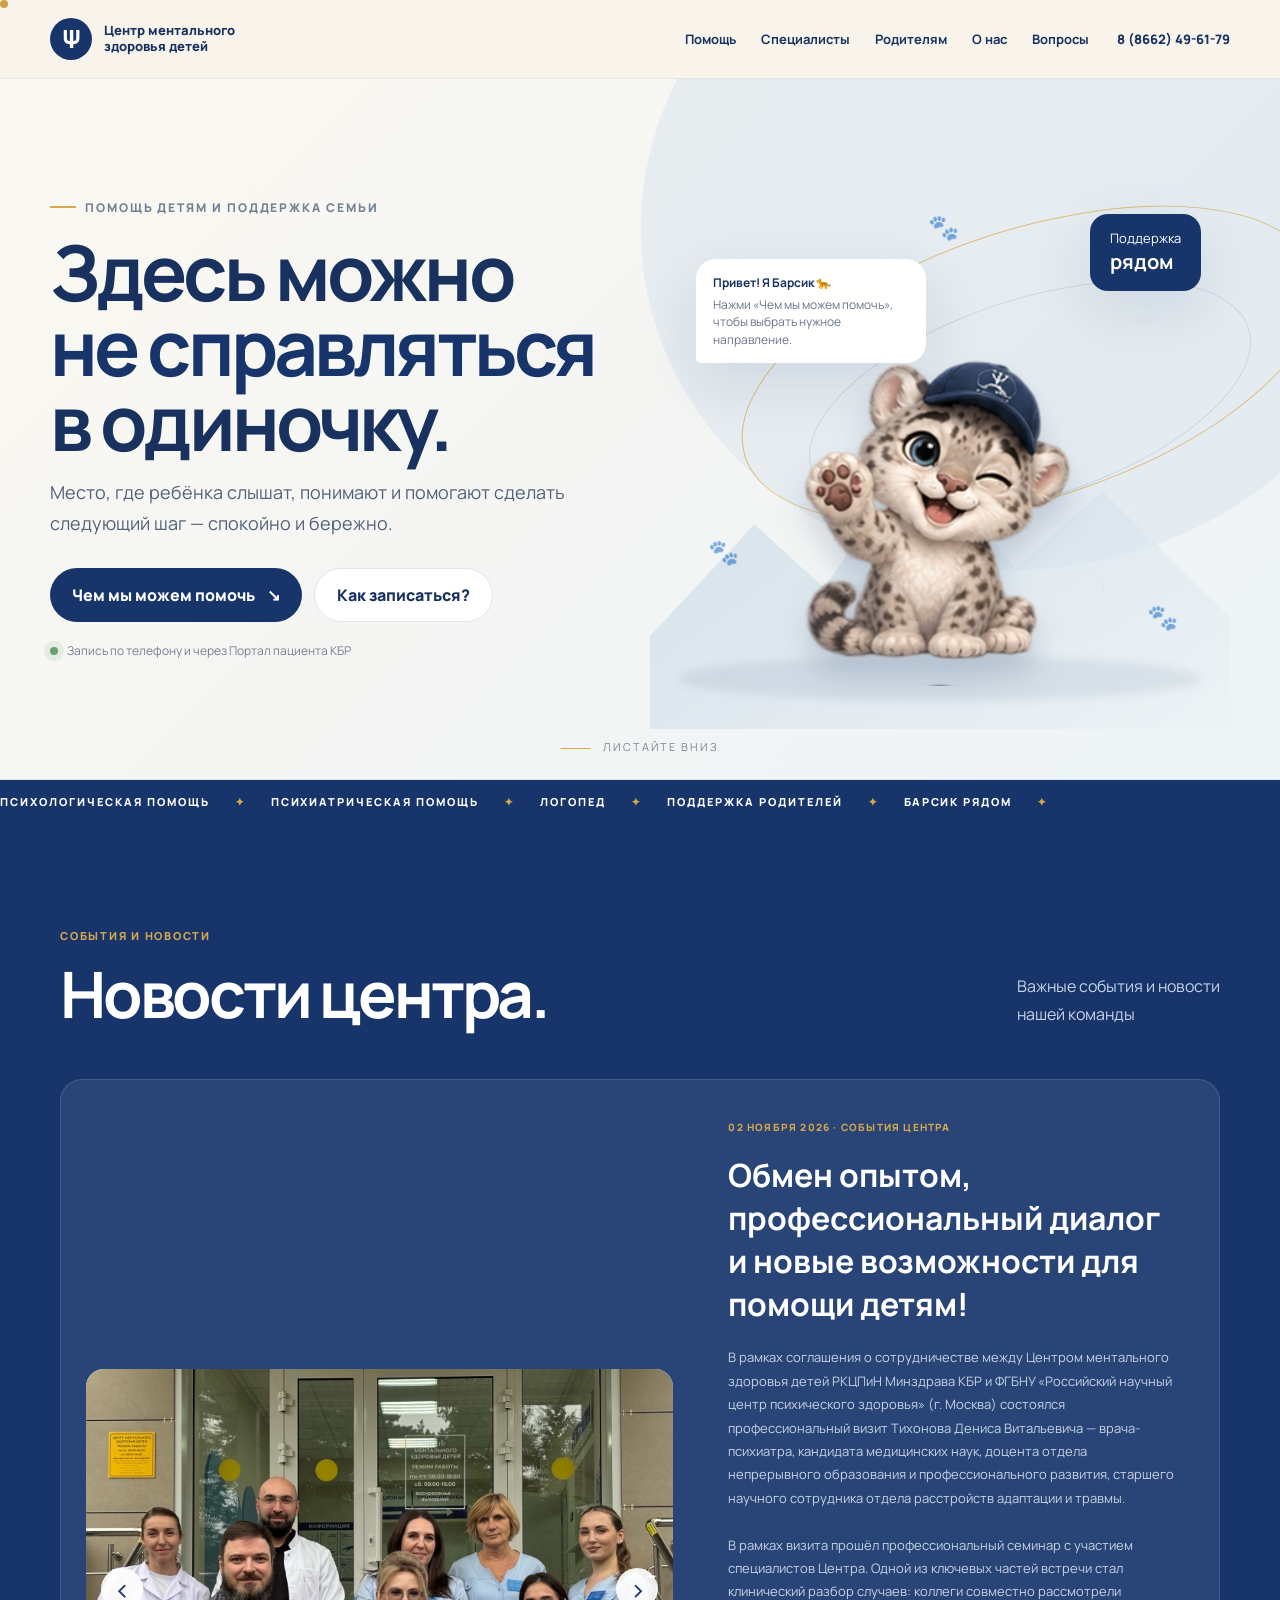
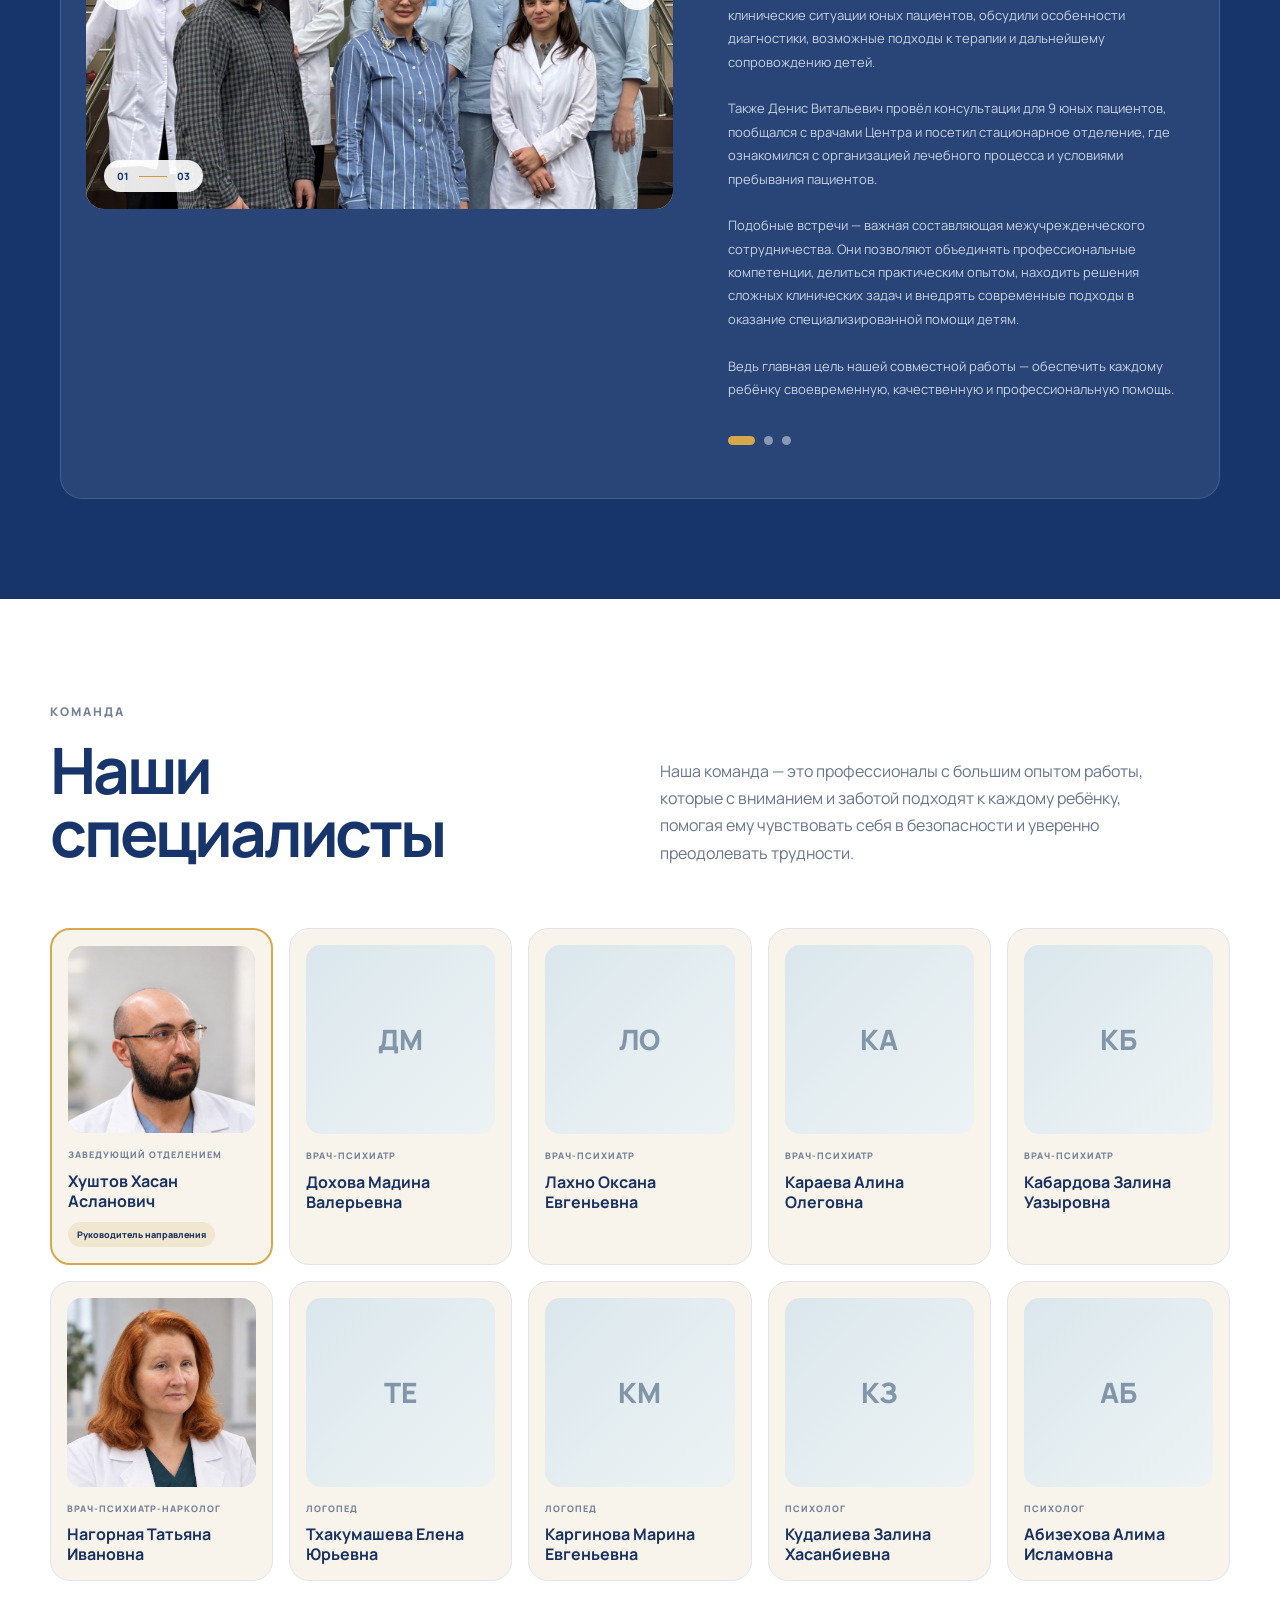
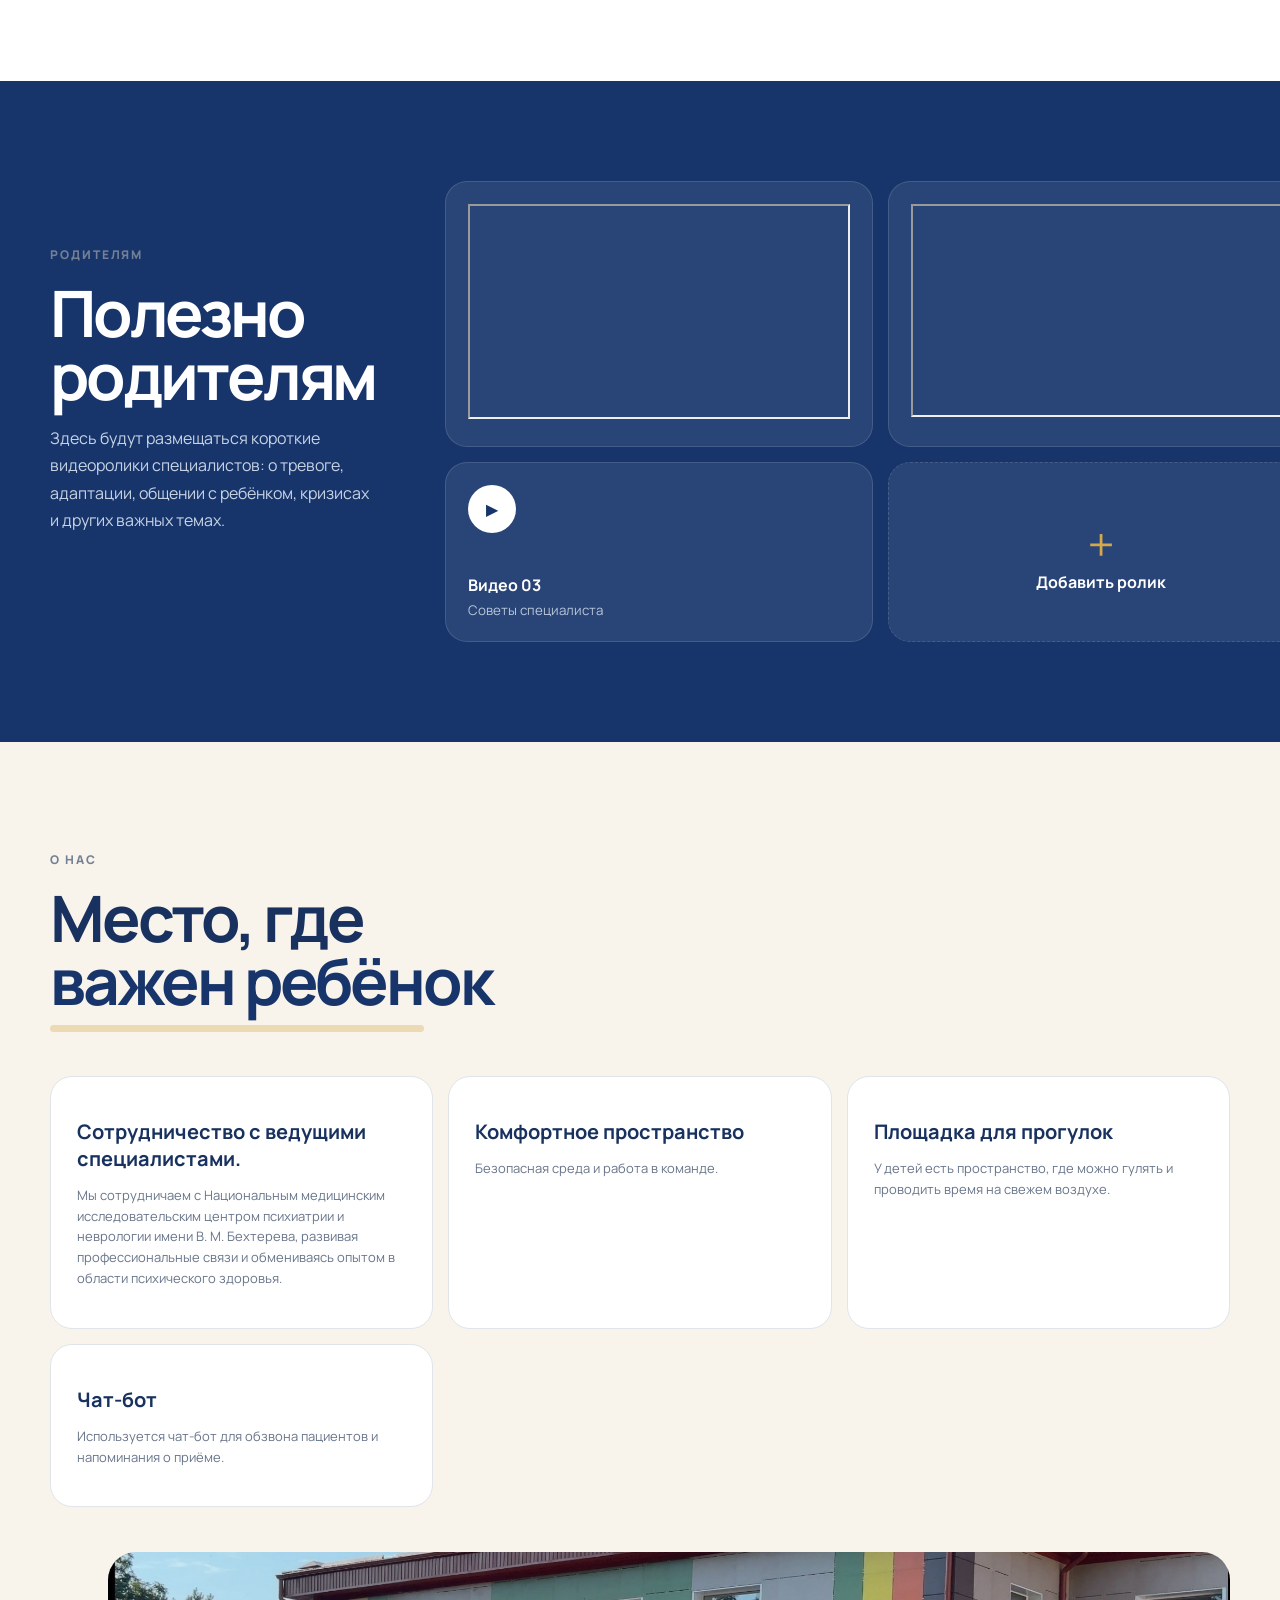
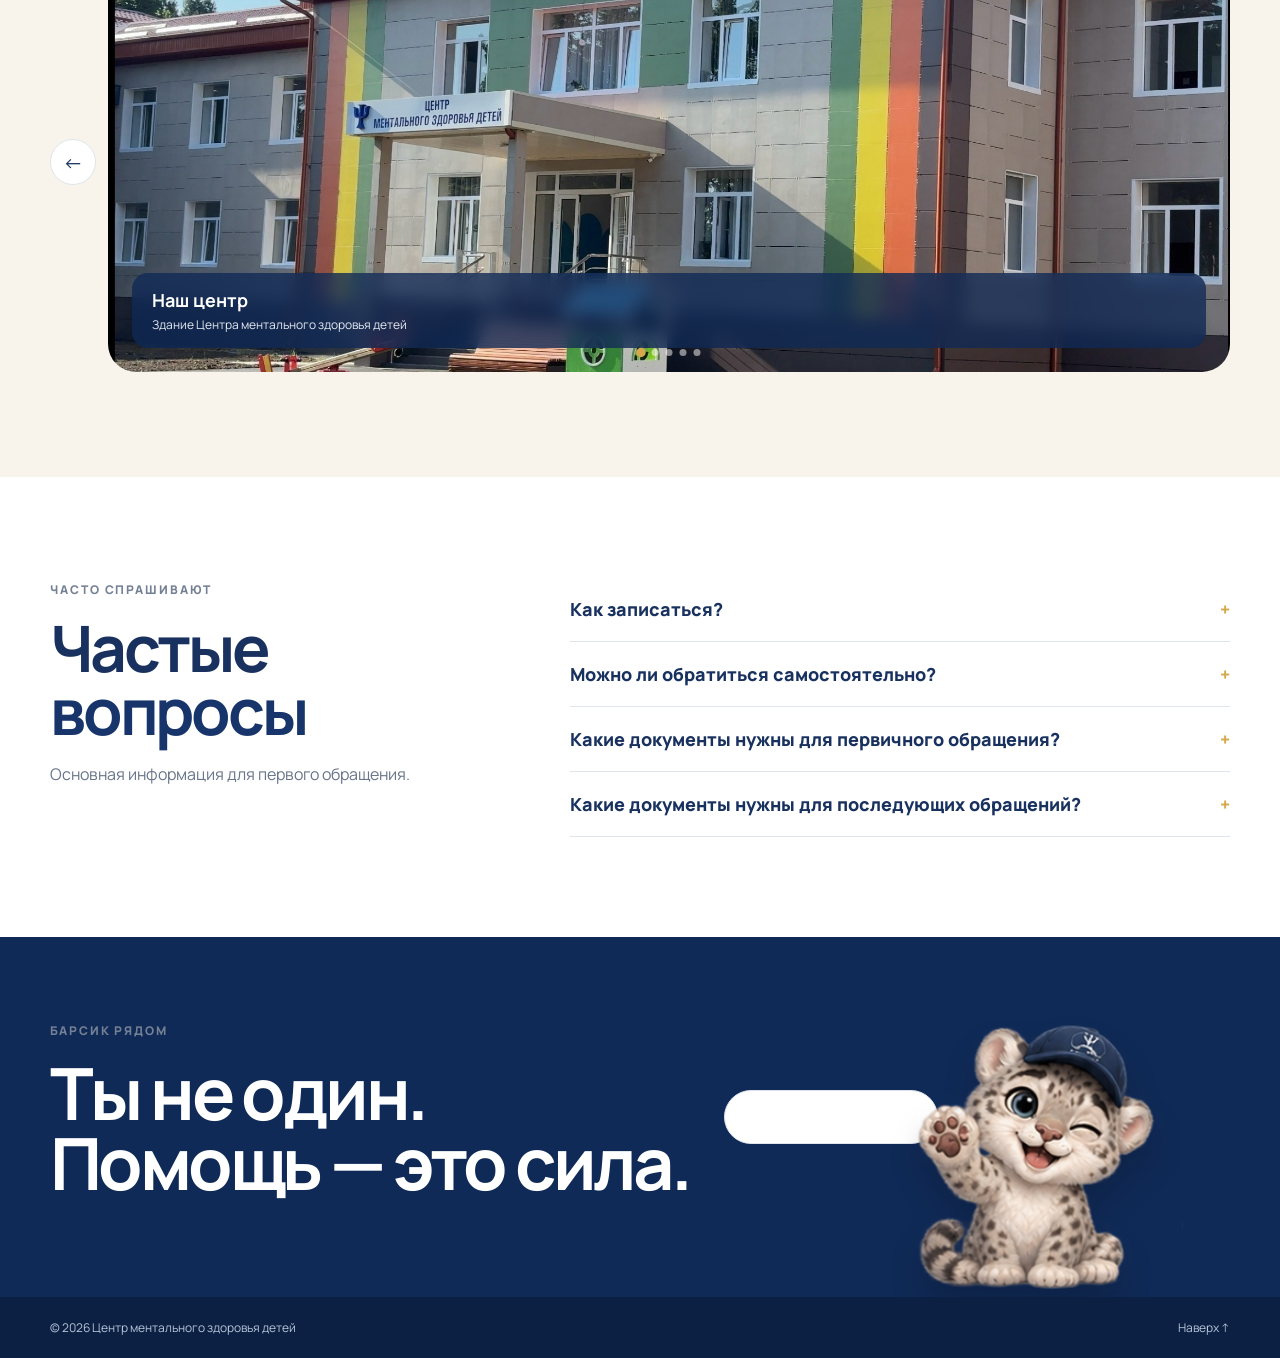
==== index.html @ b3aaa20a "превью" ====
<!DOCTYPE html>
<html lang="ru">
<head>
  <meta charset="UTF-8">
  <meta name="viewport" content="width=device-width, initial-scale=1.0">

  <meta name="description" content="Центр ментального здоровья детей — помощь детям и родителям.">

  <meta property="og:title" content="Центр ментального здоровья детей">
  <meta property="og:description" content="Помощь детям и родителям">
  <meta property="og:image" content="https://github.com/dallilaakieva-commits/cmzd/blob/main/center-building.jpg?raw=true">
  <meta property="og:image:width" content="1200">
  <meta property="og:image:height" content="630">
  <meta property="og:type" content="website">
  <meta property="og:url" content="https://dalillaakieva-commits.github.io/cmzd/">

  <meta name="twitter:card" content="summary_large_image">
  <meta name="twitter:image" content="https://dalillaakieva-commits.github.io/cmzd/photo.jpg">

  <title>Центр ментального здоровья детей</title>

  <link rel="preconnect" href="https://fonts.googleapis.com">
  <link rel="preconnect" href="https://fonts.gstatic.com" crossorigin>
  <link href="https://fonts.googleapis.com/css2?family=Manrope:wght@400;500;600;700;800&display=swap" rel="stylesheet">
  <link rel="stylesheet" href="style.css">
</head>
  <div class="cursor-dot" aria-hidden="true"></div>

  <header class="site-header" id="top">
    <div class="container nav-wrap">
      <a class="brand" href="#top" aria-label="Центр ментального здоровья детей">
        <span class="brand-mark">Ψ</span>
        <span>Центр ментального<br>здоровья детей</span>
      </a>
      <nav class="nav" aria-label="Основная навигация">
        <a href="#help">Помощь</a>
        <a href="#team">Специалисты</a>
        <a href="#parents">Родителям</a>
        <a href="#about">О нас</a>
        <a href="#faq">Вопросы</a>
      </nav>
      <a class="nav-phone" href="tel:+78662496179">8 (8662) 49-61-79</a>
      <button class="menu-btn" type="button" aria-label="Открыть меню">☰</button>
    </div>
  </header>

  <main>
    <section class="hero">
      <div class="hero-grid container">
        <div class="hero-copy">
          <div class="eyebrow"><span></span> Помощь детям и поддержка семьи</div>
          <h1>Здесь можно<br><em>не справляться</em><br>в одиночку.</h1>
          <p class="hero-text">Место, где ребёнка слышат, понимают и помогают сделать следующий шаг — спокойно и бережно.</p>
          <div class="hero-actions">
            <a class="btn btn-primary" href="#help">Чем мы можем помочь <span>↘</span></a>
            <a class="btn btn-light" href="#faq">Как записаться?</a>
          </div>
          <div class="hero-note"><span class="pulse"></span> Запись по телефону и через Портал пациента КБР</div>
        </div>

        <div class="hero-stage" id="barsikStage">
          <div class="orbit orbit-one"></div>
          <div class="orbit orbit-two"></div>
          <div class="mountain-shape"></div>
          <div class="hero-card hero-card-top">Поддержка<br><strong>рядом</strong></div>
          <button class="barsik-runner" id="barsikRunner" type="button" aria-label="Нажмите на Барсика">
            <img src="assets/barsik.png" alt="Барсик машет лапкой">
          </button>
          <div class="barsik-bubble" id="barsikBubble" aria-live="polite">
            <strong>Привет! Я Барсик 🐆</strong>
            <span>Покажу, куда нажать, если ты здесь впервые.</span>
          </div>
          <div class="hero-floor"></div>
          <div class="paw paw-1">🐾</div><div class="paw paw-2">🐾</div><div class="paw paw-3">🐾</div>
        </div>
      </div>
      <div class="scroll-hint"><span></span> листайте вниз</div>
    </section>

    <section class="ticker" aria-label="Навигация по сайту">
      <div class="ticker-track"><span>ПСИХОЛОГИЧЕСКАЯ ПОМОЩЬ</span><b>✦</b><span>ПСИХИАТРИЧЕСКАЯ ПОМОЩЬ</span><b>✦</b><span>ЛОГОПЕД</span><b>✦</b><span>ПОДДЕРЖКА РОДИТЕЛЕЙ</span><b>✦</b><span>БАРСИК РЯДОМ</span><b>✦</b></div>
    </section>

<section class="news-section" id="news">
    <div class="news-container">

        <div class="news-heading">
            <div>
                <span class="news-kicker">СОБЫТИЯ И НОВОСТИ</span>
                <h2>Новости <em>центра.</em></h2>
            </div>
            <p>Важные события и новости<br>нашей команды</p>
        </div>

        <div class="news-feature">

            <div class="news-slider">

                <div class="news-slides">

                    <div class="news-slide active">
                        <img src="assets/center-spec.jpg" alt="Новость — фотография 1">
                    </div>

                    <div class="news-slide">
                        <img src="assets/pre.jpg" alt="Новость — фотография 2"width:1200; height:1000> 
                    </div>

                    <div class="news-slide">
                        <img src="assets/stac.jpg" alt="Новость — фотография 3">
                    </div>

                </div>

                <button class="news-arrow news-prev" aria-label="Предыдущее фото">‹</button>
                <button class="news-arrow news-next" aria-label="Следующее фото">›</button>

                <div class="news-counter">
                    <span id="newsCurrent">01</span>
                    <span class="news-counter-line"></span>
                    <span>03</span>
                </div>

            </div>
            <div class="news-text">

                <div class="news-date">
                    02 НОЯБРЯ 2026 · СОБЫТИЯ ЦЕНТРА
                </div>

                <h3>
                  Обмен опытом, профессиональный диалог и новые возможности для помощи детям!
                </h3>

                <p>В рамках соглашения о сотрудничестве между Центром ментального здоровья детей РКЦПиН Минздрава КБР и ФГБНУ «Российский научный центр психического здоровья» (г. Москва) состоялся профессиональный визит Тихонова Дениса Витальевича — врача-психиатра, кандидата медицинских наук, доцента отдела непрерывного образования и профессионального развития, старшего научного сотрудника отдела расстройств адаптации и травмы.

В рамках визита прошёл профессиональный семинар с участием специалистов Центра. Одной из ключевых частей встречи стал клинический разбор случаев: коллеги совместно рассмотрели клинические ситуации юных пациентов, обсудили особенности диагностики, возможные подходы к терапии и дальнейшему сопровождению детей.

Также Денис Витальевич провёл консультации для 9 юных пациентов, пообщался с врачами Центра и посетил стационарное отделение, где ознакомился с организацией лечебного процесса и условиями пребывания пациентов.

Подобные встречи — важная составляющая межучрежденческого сотрудничества. Они позволяют объединять профессиональные компетенции, делиться практическим опытом, находить решения сложных клинических задач и внедрять современные подходы в оказание специализированной помощи детям.

Ведь главная цель нашей совместной работы — обеспечить каждому ребёнку своевременную, качественную и профессиональную помощь.</p>
                <div class="news-dots">
                    <button class="active" aria-label="Фотография 1"></button>
                    <button aria-label="Фотография 2"></button>
                    <button aria-label="Фотография 3"></button>
                </div>

                <span class="news-photo-hint">
                  
                </span>

            </div>

        </div>
    </div>
</section>
          <section class="section team-section" id="team">
    <div class="container">

        <div class="section-head">
            <div>
                <span class="section-kicker">КОМАНДА</span>
                <h2>Наши<br><em>специалисты</em></h2>
            </div>

            <p>
                Наша команда — это профессионалы с большим опытом работы,
                которые с вниманием и заботой подходят к каждому ребёнку,
                помогая ему чувствовать себя в безопасности и уверенно
                преодолевать трудности.
            </p>
        </div>

        <div class="team-grid">

            <article class="person-card head-card">
                <div class="person-photo">
                    <img src="assets/hushtov.jpg" alt="Хуштов Хасан Асланович">
                </div>
                <div class="role">ЗАВЕДУЮЩИЙ ОТДЕЛЕНИЕМ</div>
                <h3>Хуштов Хасан<br>Асланович</h3>
                <span class="head-label">Руководитель направления</span>
            </article>

            <article class="person-card">
                <div class="person-photo initials">ДМ</div>
                <div class="role">ВРАЧ-ПСИХИАТР</div>
                <h3>Дохова Мадина<br>Валерьевна</h3>
            </article>

            <article class="person-card">
                <div class="person-photo initials">ЛО</div>
                <div class="role">ВРАЧ-ПСИХИАТР</div>
                <h3>Лахно Оксана<br>Евгеньевна</h3>
            </article>

            <article class="person-card">
                <div class="person-photo initials">КА</div>
                <div class="role">ВРАЧ-ПСИХИАТР</div>
                <h3>Караева Алина<br>Олеговна</h3>
            </article>

            <article class="person-card">
                <div class="person-photo initials">КБ</div>
                <div class="role">ВРАЧ-ПСИХИАТР</div>
                <h3>Кабардова Залина<br>Уазыровна</h3>
            </article>

            <article class="person-card">
                <div class="person-photo">
                    <img src="assets/narko.jpg" alt="Нагорная Татьяна Ивановна">
                </div>
                <div class="role">ВРАЧ-ПСИХИАТР-НАРКОЛОГ</div>
                <h3>Нагорная Татьяна<br>Ивановна</h3>
            </article>

            <article class="person-card">
                <div class="person-photo initials">ТЕ</div>
                <div class="role">ЛОГОПЕД</div>
                <h3>Тхакумашева Елена<br>Юрьевна</h3>
            </article>

            <article class="person-card">
                <div class="person-photo initials">КМ</div>
                <div class="role">ЛОГОПЕД</div>
                <h3>Каргинова Марина<br>Евгеньевна</h3>
            </article>

            <article class="person-card">
                <div class="person-photo initials">КЗ</div>
                <div class="role">ПСИХОЛОГ</div>
                <h3>Кудалиева Залина<br>Хасанбиевна</h3>
            </article>

            <article class="person-card">
                <div class="person-photo initials">АБ</div>
                <div class="role">ПСИХОЛОГ</div>
                <h3>Абизехова Алима Исламовна</h3>
            </article>

          </div>
    </div>
</section>
    <section class="parent-section" id="parents">
      <div class="container parents-grid">
        <div class="parents-copy"><span class="section-kicker"> родителям</span><h2>Полезно<br><em>родителям</em></h2><p>Здесь будут размещаться короткие видеоролики специалистов: о тревоге, адаптации, общении с ребёнком, кризисах и других важных темах.</p><button class="btn btn-primary" id="videoInfo" type="button"></button></div>
        <div class="video-grid"> 

          <button class="video-card" type="button" data-video="1"></span><span><b> <iframe width="382" height="215" src="https://rutube.ru/play/embed/cc131e6a4764759cfb75b3a386f8ee11"  allow="clipboard-write; autoplay" webkitAllowFullScreen mozallowfullscreen allowFullScreen></iframe></b>
          <button class="video-card" type="button" data-video="2"><iframe width="380" height="213" src="https://rutube.ru/play/embed/479fad2ed5f9e1be6c755a4ec14e7a9c"  allow="clipboard-write; autoplay" webkitAllowFullScreen mozallowfullscreen allowFullScreen></iframe>
          <button class="video-card" type="button" data-video="3"><span class="play">▶</span><span><b>Видео 03</b><small>Советы специалиста</small></span></button>
          <button class="video-card add-video" type="button" id="addVideo"><span>＋</span><b>Добавить ролик</b></button>
        </div>
      </div>
    </section>
    <section class="section about-section" id="about">
      <div class="container">
        <div class="section-head"><div><span class="section-kicker"> о нас</span><h2>Место, где<br><em>важен ребёнок</em></h2></div></div>
        <div class="about-features"> 
          <article><span></span><h3>Сотрудничество с ведущими специалистами.</h3><p>Мы сотрудничаем с Национальным медицинским исследовательским центром психиатрии и неврологии имени В. М. Бехтерева, развивая профессиональные связи и обмениваясь опытом в области психического здоровья.</p></article>
          <article><span></span><h3>Комфортное пространство</h3><p>Безопасная среда и работа в команде.</p></article>
          <article><span></span><h3>Площадка для прогулок</h3><p>У детей есть пространство, где можно гулять и проводить время на свежем воздухе.</p></article>
          <article><span></span><h3>Чат-бот</h3><p>Используется чат-бот для обзвона пациентов и напоминания о приёме.</p></article>
        </div>
        <div class="gallery">
          <button class="gallery-arrow prev" type="button" aria-label="Предыдущее фото">←</button>
          <div class="gallery-window"><div class="gallery-track" id="galleryTrack">
            <div class="gallery-slide"><img class="gallery-photo" src="assets/center-building.jpg" alt="Здание Центра ментального здоровья детей"><div class="gallery-caption"><strong>Наш центр</strong><span>Здание Центра ментального здоровья детей</span></div></div>
            <div class="gallery-slide"><img class="gallery-photo" src="assets/consultation.png"  alt="Консультация врача психиатра"><div class="gallery-caption"><strong>Приём</strong><span>Консультация врача психиатра </span></div></div>
            <div class="gallery-slide"><img class="gallery-photo" src="assets/center-hallway.png" alt="Коридор и зона ожидания центра"><div class="gallery-caption"><strong>Пространство центра</strong><span>Коридор и зона ожидания</span></div></div>
           <div class="gallery-slide"><img class="gallery-photo" src="assets/consultationps.png" alt="Консультация психолога"><div class="gallery-caption"><strong>Приём</strong><span>Консультация психолога</span></div></div>
            <div class="gallery-slide"><img class="gallery-photo"  src="assets/zona.jpg"alt ="Пространство для прогулок"><div class="gallery-caption"><strong> Пространство для прогулок</strong><span>Площадка</span></small></div></div> 
<button class="gallery-arrow next" type="button" aria-label="Следующее фото">→</button>
          <div class="gallery-dots" id="galleryDots"></div>
        </div>
      </div>
    </section>

    <section class="faq-section" id="faq">
      <div class="container faq-grid">
        <div><span class="section-kicker"> часто спрашивают</span><h2>Частые<br><em>вопросы</em></h2><p>Основная информация для первого обращения.</p></div>
        <div class="faq-list">
          <details><summary>Как записаться?</summary><div><p>По номеру <a href="tel:+78662496179">8 (8662) 49-61-79</a> или через <a href="https://er.mzkbr.ru" target="_blank" rel="noopener">Портал пациента КБР</a>.</p></div></details>
          <details><summary>Можно ли обратиться самостоятельно?</summary><div><p>Да. Можно обратиться в регистратуру или по номеру телефона.</p></div></details>
          <details><summary>Какие документы нужны для первичного обращения?</summary><div><ol><li>Паспорт родителя.</li><li>Свидетельство о рождении ребёнка.</li><li>Выписка из амбулаторной карты ребёнка.</li><li>Форма №8 для несовершеннолетнего. Предоставляет МФЦ или МВД.</li></ol></div></details>
          <details><summary>Какие документы нужны для последующих обращений?</summary><div><p>Паспорт родителей.</p></div></details>
        </div>
      </div>
    </section>

    <section class="final-cta">
      <div class="container final-inner">
        <div><span class="section-kicker">Барсик рядом</span><h2>Ты не один.<br><em>Помощь — это сила.</em></h2></div>
        <a class="btn btn-light" href="tel:+78662496179">Позвонить в центр ↗</a>
        <img src="assets/barsik.png" alt="Барсик" class="final-barsik">
      </div>
    </section>
  </main>

  <footer class="footer"><div class="container footer-inner"><span>© <span id="year"></span> Центр ментального здоровья детей</span><a href="#top"> Наверх ↑</a></div></footer>

  <div class="toast" id="toast" role="status" aria-live="polite"></div> 
  <script src="script.js"></script>
</body>
</html>
---- style.css ----
:root{--navy:#17356b;--navy2:#102a57;--cream:#f8f4ec;--gold:#d4a84b;--blue:#cbdbe8;--ink:#18315f;--muted:#68758a;--white:#fff;--line:#dfe5eb;--shadow:0 20px 60px rgba(19,49,95,.11)}*{box-sizing:border-box}html{scroll-behavior:smooth}body{margin:0;font-family:Manrope,Arial,sans-serif;color:var(--ink);background:var(--cream);overflow-x:hidden}a{text-decoration:none;color:inherit}button{font:inherit;color:inherit}.container{width:min(1180px,calc(100% - 48px));margin:auto}.site-header{position:sticky;top:0;z-index:50;background:rgba(248,244,236,.9);backdrop-filter:blur(14px);border-bottom:1px solid rgba(23,53,107,.08)}.nav-wrap{height:78px;display:flex;align-items:center;gap:28px}.brand{display:flex;align-items:center;gap:12px;font-weight:800;font-size:13px;line-height:1.2}.brand-mark{width:42px;height:42px;border-radius:50%;display:grid;place-items:center;background:var(--navy);color:#fff;font-size:25px}.nav{display:flex;gap:25px;margin-left:auto;font-size:13px;font-weight:700}.nav a:hover{color:var(--gold)}.nav-phone{font-size:13px;font-weight:800;white-space:nowrap}.menu-btn{display:none;border:0;background:none;font-size:24px}.hero{min-height:700px;position:relative;overflow:hidden;background:linear-gradient(135deg,#fbf8f1 0%,#edf3f6 100%);border-bottom:1px solid var(--line)}.hero:before{content:"";position:absolute;inset:-30% -10% auto auto;width:60%;height:100%;border-radius:50%;background:rgba(203,219,232,.35);transform:rotate(-9deg)}.hero-grid{display:grid;grid-template-columns:1fr 1fr;min-height:700px;align-items:center;gap:20px;position:relative}.eyebrow,.section-kicker{font-size:12px;text-transform:uppercase;letter-spacing:.16em;font-weight:800;color:#748094}.eyebrow{display:flex;gap:9px;align-items:center}.eyebrow span{width:26px;height:2px;background:var(--gold)}h1,h2{letter-spacing:-.05em;line-height:.98;margin:18px 0}h1{font-size:clamp(48px,6vw,78px);max-width:650px}h1 em,h2 em{font-style:normal;color:var(--navy);position:relative}h1 em:after,h2 em:after{content:"";position:absolute;left:0;right:15%;bottom:-8px;height:7px;background:rgba(212,168,75,.34);border-radius:99px;z-index:-1}.hero-text{max-width:570px;font-size:18px;line-height:1.7;color:#52627a}.hero-actions{display:flex;gap:12px;flex-wrap:wrap;margin-top:30px}.btn{display:inline-flex;align-items:center;justify-content:center;gap:12px;border:0;border-radius:999px;padding:15px 22px;font-weight:800;cursor:pointer;transition:.25s}.btn-primary{background:var(--navy);color:#fff}.btn-primary:hover{transform:translateY(-3px);box-shadow:0 12px 25px rgba(23,53,107,.2)}.btn-light{background:#fff;border:1px solid var(--line)}.btn-light:hover{transform:translateY(-3px)}.hero-note{display:flex;align-items:center;gap:9px;font-size:12px;color:#758096;margin-top:20px}.pulse{width:8px;height:8px;background:#6ba16f;border-radius:50%;box-shadow:0 0 0 6px rgba(107,161,111,.12)}.hero-stage{height:600px;position:relative}.mountain-shape{position:absolute;bottom:0;left:0;right:0;height:62%;background:linear-gradient(145deg,rgba(203,219,232,.9),rgba(234,241,244,.35));clip-path:polygon(0 75%,18% 45%,30% 62%,47% 24%,63% 57%,78% 36%,100% 70%,100% 100%,0 100%)}.orbit{position:absolute;border:1px solid rgba(212,168,75,.7);border-radius:50%;transform:rotate(-18deg)}.orbit-one{width:600px;height:270px;top:100px;right:-100px}.orbit-two{width:460px;height:200px;top:170px;right:-30px;border-color:rgba(23,53,107,.12)}.hero-floor{position:absolute;bottom:28px;left:5%;width:90%;height:45px;background:rgba(23,53,107,.08);border-radius:50%;filter:blur(4px)}.barsik-runner{position:absolute;z-index:5;bottom:42px;left:50%;width:340px;transform:translateX(-50%);border:0;background:none;cursor:pointer;animation:barsikFloat 3.4s ease-in-out infinite;transition:.25s}.barsik-runner img{width:100%;display:block;filter:drop-shadow(0 20px 15px rgba(16,42,87,.17))}.barsik-runner:hover{transform:translateX(-50%) scale(1.04)}@keyframes barsikFloat{0%,100%{translate:0 0}50%{translate:0 -12px}}.barsik-bubble{position:absolute;z-index:8;top:130px;left:8%;width:230px;padding:15px 17px;background:#fff;border-radius:20px 20px 20px 5px;box-shadow:var(--shadow);font-size:12px;opacity:0;transform:translateY(10px);transition:.3s}.barsik-bubble.show{opacity:1;transform:none}.barsik-bubble strong,.barsik-bubble span{display:block}.barsik-bubble span{margin-top:5px;color:var(--muted);line-height:1.45}.hero-card{position:absolute;z-index:4;right:5%;top:85px;background:var(--navy);color:#fff;border-radius:18px;padding:16px 20px;font-size:13px;line-height:1.35;box-shadow:var(--shadow)}.hero-card strong{font-size:20px}.paw{position:absolute;color:#9cb5c8;font-size:25px;opacity:.55}.paw-1{top:80px;left:48%}.paw-2{bottom:160px;left:10%}.paw-3{bottom:95px;right:9%}.scroll-hint{position:absolute;bottom:25px;left:50%;transform:translateX(-50%);font-size:11px;text-transform:uppercase;letter-spacing:.18em;color:#7b8797}.scroll-hint span{display:inline-block;width:30px;height:1px;background:var(--gold);vertical-align:middle;margin-right:8px}.ticker{overflow:hidden;background:var(--navy);color:#fff;padding:14px 0}.ticker-track{width:max-content;display:flex;gap:25px;align-items:center;animation:ticker 28s linear infinite;font-size:11px;letter-spacing:.18em;font-weight:800}@keyframes ticker{to{transform:translateX(-50%)}}.ticker b{color:var(--gold)}.section{padding:105px 0}.section-head{display:grid;grid-template-columns:1fr 1fr;gap:40px;align-items:end;margin-bottom:45px}.section-head h2,.faq-grid h2{font-size:clamp(42px,5vw,66px)}.section-head>p{color:var(--muted);line-height:1.7;max-width:520px}.service-grid{display:grid;grid-template-columns:repeat(3,1fr);gap:16px}.service-card{min-height:250px;background:#fff;border:1px solid var(--line);border-radius:24px;padding:25px;display:flex;flex-direction:column;transition:.3s}.service-card:hover{transform:translateY(-7px);box-shadow:var(--shadow)}.service-card.featured{background:var(--navy);color:#fff}.service-card.wide{grid-column:span 2}.service-icon{font-size:28px;display:block;margin-bottom:20px;color:var(--gold)}.service-card h3{font-size:21px;margin:0 0 10px}.service-card p{font-size:13px;line-height:1.65;color:var(--muted);margin:0 0 20px}.featured p{color:#c8d3e3}.service-card a{font-size:12px;font-weight:800;margin-top:auto}.team-section{background:#fff}.team-grid{display:grid;grid-template-columns:repeat(5,1fr);gap:14px}.person-card{padding:18px;border:1px solid var(--line);border-radius:22px;background:var(--cream);transition:.3s}.person-card:hover{transform:translateY(-5px)}.head-card{border:2px solid var(--gold);background:linear-gradient(145deg,#fffaf0,#f6f0df);position:relative}
.person-photo{aspect-ratio:1/.95;border-radius:16px;
    overflow:hidden;
    background:#d9e5ed;display:grid;place-items:center;margin-bottom:16px}.initials{font-size:28px;font-weight:800;color:#8295a9;background:linear-gradient(135deg,#dbe7ed,#edf3f4)}.role{font-size:9px;letter-spacing:.11em;font-weight:800;color:#738196;line-height:1.4}.person-card h3{font-size:16px;line-height:1.25;margin:9px 0 0}.head-label{display:inline-block;margin-top:11px;padding:6px 9px;border-radius:99px;background:rgba(212,168,75,.18);font-size:9px;font-weight:800}.parent-section{padding:100px 0;background:var(--navy);color:#fff;overflow:hidden}.parents-grid{display:grid;grid-template-columns:.85fr 1.15fr;gap:70px;align-items:center}.parents-copy h2{font-size:clamp(46px,5vw,68px)}.parents-copy h2 em{color:#fff}.parents-copy p{color:#c7d3e4;line-height:1.7;max-width:450px}.video-grid{display:grid;grid-template-columns:1fr 1fr;gap:15px}.video-card{min-height:180px;border:1px solid rgba(255,255,255,.13);border-radius:22px;background:rgba(255,255,255,.08);color:#fff;text-align:left;padding:22px;display:flex;flex-direction:column;justify-content:space-between;cursor:pointer;transition:.25s}.video-card:hover{background:rgba(255,255,255,.14);transform:translateY(-4px)}.play{width:48px;height:48px;border-radius:50%;display:grid;place-items:center;background:#fff;color:var(--navy)}.video-card small{display:block;color:#b8c6d9;margin-top:5px}.add-video{align-items:center;justify-content:center;text-align:center;border-style:dashed}.add-video span{font-size:42px;color:var(--gold)}.about-features{display:grid;grid-template-columns:repeat(3,1fr);gap:15px;margin-bottom:45px}.about-features article{padding:26px;background:#fff;border-radius:22px;border:1px solid var(--line)}.about-features span{font-size:11px;color:var(--gold);font-weight:800}.about-features h3{font-size:20px;margin:15px 0 8px}.about-features p{color:var(--muted);font-size:13px;line-height:1.6}.gallery{position:relative;display:flex;align-items:center;gap:12px}.gallery-window{overflow:hidden;flex:1;border-radius:28px}.gallery-track{display:flex;transition:transform .5s ease}.gallery-slide{min-width:100%;position:relative}.gallery-photo{display:block;width:100%;height:420px;object-fit:cover;background:#dce8ee}.gallery-caption{position:absolute;left:24px;right:24px;bottom:24px;padding:15px 20px;border-radius:16px;background:rgba(16,42,87,.78);color:#fff;backdrop-filter:blur(8px);display:flex;flex-direction:column;gap:4px}.gallery-caption strong{font-size:18px}.gallery-caption span{font-size:12px;color:#e4ebf3}.photo-placeholder{height:420px;background:linear-gradient(135deg,#dce8ee,#b9cedd);display:flex;flex-direction:column;justify-content:end;padding:35px;position:relative;overflow:hidden}.photo-placeholder:before{content:"";position:absolute;inset:12% 8% 20% 8%;border:1px dashed rgba(23,53,107,.25);border-radius:28px}.photo-placeholder.second{background:linear-gradient(135deg,#e9e2d5,#d5d9df)}.photo-placeholder.third{background:linear-gradient(135deg,#cbdce0,#e8e0d3)}.photo-placeholder.fourth{background:linear-gradient(135deg,#e8e1d9,#c7d5e0)}.photo-placeholder span{font-size:38px;font-weight:800;letter-spacing:-.04em}.photo-placeholder small{font-size:13px;color:#5e6e82}.gallery-arrow{flex:0 0 46px;height:46px;border:1px solid var(--line);border-radius:50%;background:#fff;cursor:pointer;font-size:20px}.gallery-dots{position:absolute;bottom:16px;left:50%;transform:translateX(-50%);display:flex;gap:7px}.gallery-dots button{width:7px;height:7px;padding:0;border:0;border-radius:50%;background:#fff;opacity:.5;cursor:pointer}.gallery-dots button.active{opacity:1;background:var(--gold);transform:scale(1.35)}.faq-section{padding:100px 0;background:#fff}.faq-grid{display:grid;grid-template-columns:.8fr 1.2fr;gap:80px}.faq-grid p{color:var(--muted);line-height:1.7}.faq-list details{border-bottom:1px solid var(--line);padding:20px 0}.faq-list summary{cursor:pointer;list-style:none;font-size:18px;font-weight:800;display:flex;justify-content:space-between;gap:20px}.faq-list summary:after{content:"+";color:var(--gold)}.faq-list details[open] summary:after{content:"−"}.faq-list details div{padding:14px 0 0;color:var(--muted);line-height:1.7;font-size:14px}.faq-list ol{padding-left:20px}.final-cta{background:var(--navy2);color:#fff;overflow:hidden}.final-inner{min-height:360px;display:flex;align-items:center;gap:35px;position:relative}.final-inner h2{font-size:clamp(45px,6vw,72px)}.final-inner h2 em{color:#fff}.final-barsik{position:absolute;width:290px;right:4%;bottom:-15px;filter:drop-shadow(0 20px 15px rgba(0,0,0,.18))}.footer{background:#0b2043;color:#b8c6d9;padding:22px 0;font-size:12px}.footer-inner{display:flex;justify-content:space-between}.toast{position:fixed;right:22px;bottom:22px;z-index:100;max-width:360px;padding:15px 18px;border-radius:16px;background:#fff;box-shadow:var(--shadow);border:1px solid var(--line);font-size:13px;transform:translateY(30px);opacity:0;pointer-events:none;transition:.3s}.toast.show{transform:none;opacity:1}.cursor-dot{position:fixed;width:8px;height:8px;border-radius:50%;background:var(--gold);pointer-events:none;z-index:100;mix-blend-mode:multiply;display:none}
@media (min-width:900px){body:has(.cursor-dot){cursor:default}.cursor-dot{display:block}}@media (max-width:1000px){.nav{display:none}.menu-btn{display:block;margin-left:auto}.nav-phone{display:none}.hero-grid{grid-template-columns:1fr}.hero-copy{padding-top:65px}.hero-stage{height:500px}.team-grid{grid-template-columns:repeat(3,1fr)}.parents-grid,.faq-grid{grid-template-columns:1fr}.service-grid{grid-template-columns:repeat(2,1fr)}.service-card.wide{grid-column:span 2}.section-head{grid-template-columns:1fr}.final-barsik{width:230px;right:-20px}.final-inner{min-height:320px}}
@media (max-width:650px){.container{width:min(100% - 28px,1180px)}.nav-wrap{height:66px}.brand{font-size:11px}.brand-mark{width:36px;height:36px;font-size:21px}.hero{min-height:auto}.hero-grid{min-height:auto}.hero-copy{padding-top:55px}.hero-stage{height:430px}.barsik-runner{width:270px;bottom:30px}.barsik-bubble{top:45px;left:0;width:205px}.hero-card{top:25px;right:0}.paw{display:none}.section{padding:75px 0}.service-grid,.team-grid,.about-features,.video-grid{grid-template-columns:1fr}.service-card.wide{grid-column:auto}.person-card{display:grid;grid-template-columns:86px 1fr;column-gap:15px;align-items:center}.person-photo{grid-row:1 / 4;margin:0;aspect-ratio:1}.role{align-self:end}.person-card h3{align-self:start}.head-label{width:max-content}.photo-placeholder{height:320px;padding:24px}.gallery-photo{height:320px}.gallery-caption{left:12px;right:12px;bottom:12px;padding:12px 14px}.photo-placeholder span{font-size:30px}.gallery-arrow{flex-basis:40px;width:40px;height:40px}.final-inner{padding:65px 0;align-items:flex-start;min-height:400px}.final-barsik{width:220px;right:-45px;bottom:-10px}.final-inner .btn{position:relative;z-index:2}.footer-inner{gap:15px}.cursor-dot{display:none}}

@media (max-width: 768px) {
   
    .person-card { 
        display: flex;
        flex-direction: column; 
        align-items: center;
    }
    .role {
        position: static; 
        margin-top: 15px; 
        text-align: center; 
}
}


.news-feature {
    display: grid;
    grid-template-columns: 1.1fr 0.9fr;
    gap: 45px;
    align-items: center;
    padding: 30px;
    background: #f7f3eb;
    border-radius: 24px;
}

.news-slider {
    position: relative;
    width: 100%;
    min-width: 0;
    overflow: hidden;
    border-radius: 18px;
    background: #e2e9ef;
}

.news-slides {
    position: relative;
    width: 100%;
    aspect-ratio: 4 / 3;
}

.news-slide {
    position: absolute;
    inset: 0;
    opacity: 0;
    visibility: hidden;
    transition: opacity .45s ease;
}

.news-slide.active {
    opacity: 1;
    visibility: visible;
}

.news-slide img {
    width: 100%;
    height: 100%;
    object-fit: cover;
    display: block;
}

.news-arrow {
    position: absolute;
    top: 50%;
    transform: translateY(-50%);
    width: 42px;
    height: 42px;
    border: none;
    border-radius: 50%;
    background: rgba(255,255,255,.9);
    color: #17396d;
    font-size: 28px;
    cursor: pointer;
    z-index: 3;
}

.news-prev {
    left: 15px;
}

.news-next {
    right: 15px;
}

.news-arrow:hover {
    background: #17396d;
    color: white;
}

.news-counter {
    position: absolute;
    bottom: 17px;
    left: 18px;
    display: flex;
    align-items: center;
    gap: 10px;
    padding: 9px 13px;
    background: rgba(255,255,255,.9);
    border-radius: 30px;
    font-size: 10px;
    font-weight: 800;
    color: #17396d;
    z-index: 3;
}

.news-counter-line {
    width: 28px;
    height: 1px;
    background: #d59b2f;
}

.news-text {
    min-width: 0;
    padding: 15px 5px;
}

.news-date {
    font-size: 10px;
    letter-spacing: .12em;
    color: #d19a30;
    font-weight: 800;
    margin-bottom: 20px;
}

.news-text h3 {
    font-size: clamp(22px, 2.5vw, 32px);
    line-height: 1.4;
    color: #17396d;
    margin: 0 0 20px;
}

.news-text p {
    font-size: 13px;
    line-height: 1.9;
    color: #718094;
    white-space: pre-line;
}

.news-more {
    display: inline-flex;
    gap: 12px;
    align-items: center;
    color: #17396d;
    font-size: 12px;
    font-weight: 800;
    border-bottom: 1px solid #c5ccd4;
    padding-bottom: 8px;
    margin-top: 10px;
}

.news-more span {
    color: #d59b2f;
}

.news-dots {
    display: flex;
    gap: 9px;
    margin-top: 35px;
}

.news-dots button {
    width: 9px;
    height: 9px;
    padding: 0;
    border: 0;
    border-radius: 50%;
    background: #cbd3dc;
    cursor: pointer;
}

.news-dots button.active {
    width: 27px;
    border-radius: 10px;
    background: #17396d;
}

.news-photo-hint {
    display: block;
    margin-top: 13px;
    color: #8995a2;
    font-size: 9px;
    letter-spacing: .13em;
    font-weight: 800;
}

/* Планшеты */
@media (max-width: 900px) {
    .news-feature {
        gap: 25px;
        padding: 20px;
    }

    .news-text h3 {
        font-size: 22px;
    }
}

/* Телефоны */
@media (max-width: 600px) {
    .news-feature {
        grid-template-columns: 1fr;
        gap: 20px;
        padding: 15px;
    }

    .news-slides {
        aspect-ratio: 4 / 3;
    }

    .news-text {
        padding: 5px;
    }

    .news-text h3 {
        font-size: 22px;
    }

    .news-text p {
        font-size: 12px;
    }

    .news-dots {
        margin-top: 22px;
    }
}
/* Одинаковая ширина разделов сайта */
.section-kicker .container,
.section-kicker .specialists-container,
.news-section .container,
.news-section .news-container {
    width: 100%;
    max-width: 1200px;
    margin-left: auto;
    margin-right: auto;
    padding-left: 20px;
    padding-right: 20px;
    box-sizing: border-box;
}

/* Карточки специалистов */
.specialists-grid {
    width: 100%;
    max-width: 100%;
    box-sizing: border-box;
}
/* НОВОСТИ — оформление в стиле раздела «Родителям» */

.news-section {
    padding: 100px 0;
    background: var(--navy);
    color: #fff;
    overflow: hidden;
}

.news-container {
    width: min(1180px, calc(100% - 48px));
    max-width: 1180px;
    margin: 0 auto;
}

.news-heading {
    display: flex;
    justify-content: space-between;
    align-items: end;
    gap: 30px;
    margin-bottom: 35px;
}

.news-kicker {
    color: var(--gold);
    font-size: 11px;
    font-weight: 800;
    letter-spacing: .16em;
}

.news-heading h2 {
    color: #fff;
    font-size: clamp(42px, 5vw, 66px);
}

.news-heading h2 em {
    color: #fff;
}

.news-heading p {
    color: #c7d3e4;
    line-height: 1.7;
}

.news-feature {
    display: grid;
    grid-template-columns: 1.1fr .9fr;
    gap: 40px;
    align-items: center;
    padding: 25px;
    background: rgba(255,255,255,.08);
    border: 1px solid rgba(255,255,255,.13);
    border-radius: 22px;
}

.news-slider {
    border-radius: 18px;
    overflow: hidden;
}

.news-text {
    color: #fff;
    padding: 15px;
}

.news-date {
    color: var(--gold);
}

.news-text h3 {
    color: #fff;
    line-height: 1.35;
}

.news-text p {
    color: #c7d3e4;
    line-height: 1.8;
}

.news-arrow {
    background: rgba(255,255,255,.9);
    color: var(--navy);
}

.news-arrow:hover {
    background: var(--gold);
    color: var(--navy);
}

.news-counter {
    background: rgba(255,255,255,.9);
}

.news-dots button {
    background: rgba(255,255,255,.45);
}

.news-dots button.active {
    background: var(--gold);
}

@media (max-width: 650px) {
    .news-heading {
        display: block;
    }

    .news-heading p {
        margin-top: 15px;
    }

    .news-feature {
        grid-template-columns: 1fr;
        gap: 20px;
        padding: 15px;
    }

    .news-container {
        width: calc(100% - 28px);
    }
}
/* Восстановление раздела специалистов */

.team-section {
    padding: 100px 0;
    background: #fff;
    overflow: hidden;
}

.team-section .container {
    width: min(1180px, calc(100% - 48px));
    margin: 0 auto;
}

.team-section .section-head {
    display: grid;
    grid-template-columns: 1fr 1fr;
    gap: 40px;
    align-items: end;
    margin-bottom: 45px;
}

.team-section .section-head h2 {
    font-size: clamp(42px, 5vw, 66px);
    color: var(--navy);
}

.team-section .section-head p {
    max-width: 520px;
    color: var(--muted);
    line-height: 1.7;
}

.team-grid {
    display: grid;
    grid-template-columns: repeat(5, minmax(0, 1fr));
    gap: 16px;
    width: 100%;
}

.person-card {
    min-width: 0;
    padding: 16px;
    border: 1px solid var(--line);
    border-radius: 20px;
    background: var(--cream);
    overflow: hidden;
}

.person-photo {
    width: 100%;
    aspect-ratio: 1 / 1;
    overflow: hidden;
    border-radius: 15px;
    margin-bottom: 16px;
}

.person-photo img {
    display: block;
    width: 100%;
    height: 100%;
    object-fit: cover;
    object-position: center top;
}

.head-card {
    border: 2px solid var(--gold);
}

@media (max-width: 1000px) {
    .team-grid {
        grid-template-columns: repeat(3, minmax(0, 1fr));
    }
}

@media (max-width: 650px) {
    .team-section {
        padding: 70px 0;
    }

    .team-section .section-head {
        grid-template-columns: 1fr;
        gap: 15px;
    }

    .team-grid {
        grid-template-columns: repeat(2, minmax(0, 1fr));
        gap: 10px;
    }

    .person-card {
        padding: 10px;
    }

    .person-card h3 {
        font-size: 13px;
    }
}

@media (max-width: 420px) {
    .team-grid {
        grid-template-columns: 1fr;
    }
}
/* Восстановление раздела специалистов */

.team-section {
    padding: 100px 0;
    background: #fff;
    overflow: hidden;
}

.team-section .container {
    width: min(1180px, calc(100% - 48px));
    margin: 0 auto;
}

.team-section .section-head {
    display: grid;
    grid-template-columns: 1fr 1fr;
    gap: 40px;
    align-items: end;
    margin-bottom: 45px;
}

.team-section .section-head h2 {
    font-size: clamp(42px, 5vw, 66px);
    color: var(--navy);
}

.team-section .section-head p {
    max-width: 520px;
    color: var(--muted);
    line-height: 1.7;
}

.team-grid {
    display: grid;
    grid-template-columns: repeat(5, minmax(0, 1fr));
    gap: 16px;
    width: 100%;
}

.person-card {
    min-width: 0;
    padding: 16px;
    border: 1px solid var(--line);
    border-radius: 20px;
    background: var(--cream);
    overflow: hidden;
}

.person-photo {
    width: 100%;
    aspect-ratio: 1 / 1;
    overflow: hidden;
    border-radius: 15px;
    margin-bottom: 16px;
}

.person-photo img {
    display: block;
    width: 100%;
    height: 100%;
    object-fit: cover;
    object-position: center top;
}

.head-card {
    border: 2px solid var(--gold);
}

@media (max-width: 1000px) {
    .team-grid {
        grid-template-columns: repeat(3, minmax(0, 1fr));
    }
}

@media (max-width: 650px) {
    .team-section {
        padding: 70px 0;
    }

    .team-section .section-head {
        grid-template-columns: 1fr;
        gap: 15px;
    }

    .team-grid {
        grid-template-columns: repeat(2, minmax(0, 1fr));
        gap: 10px;
    }

    .person-card {
        padding: 10px;
    }

    .person-card h3 {
        font-size: 13px;
    }
}

@media (max-width: 420px) {
    .team-grid {
        grid-template-columns: 1fr;
    }
}
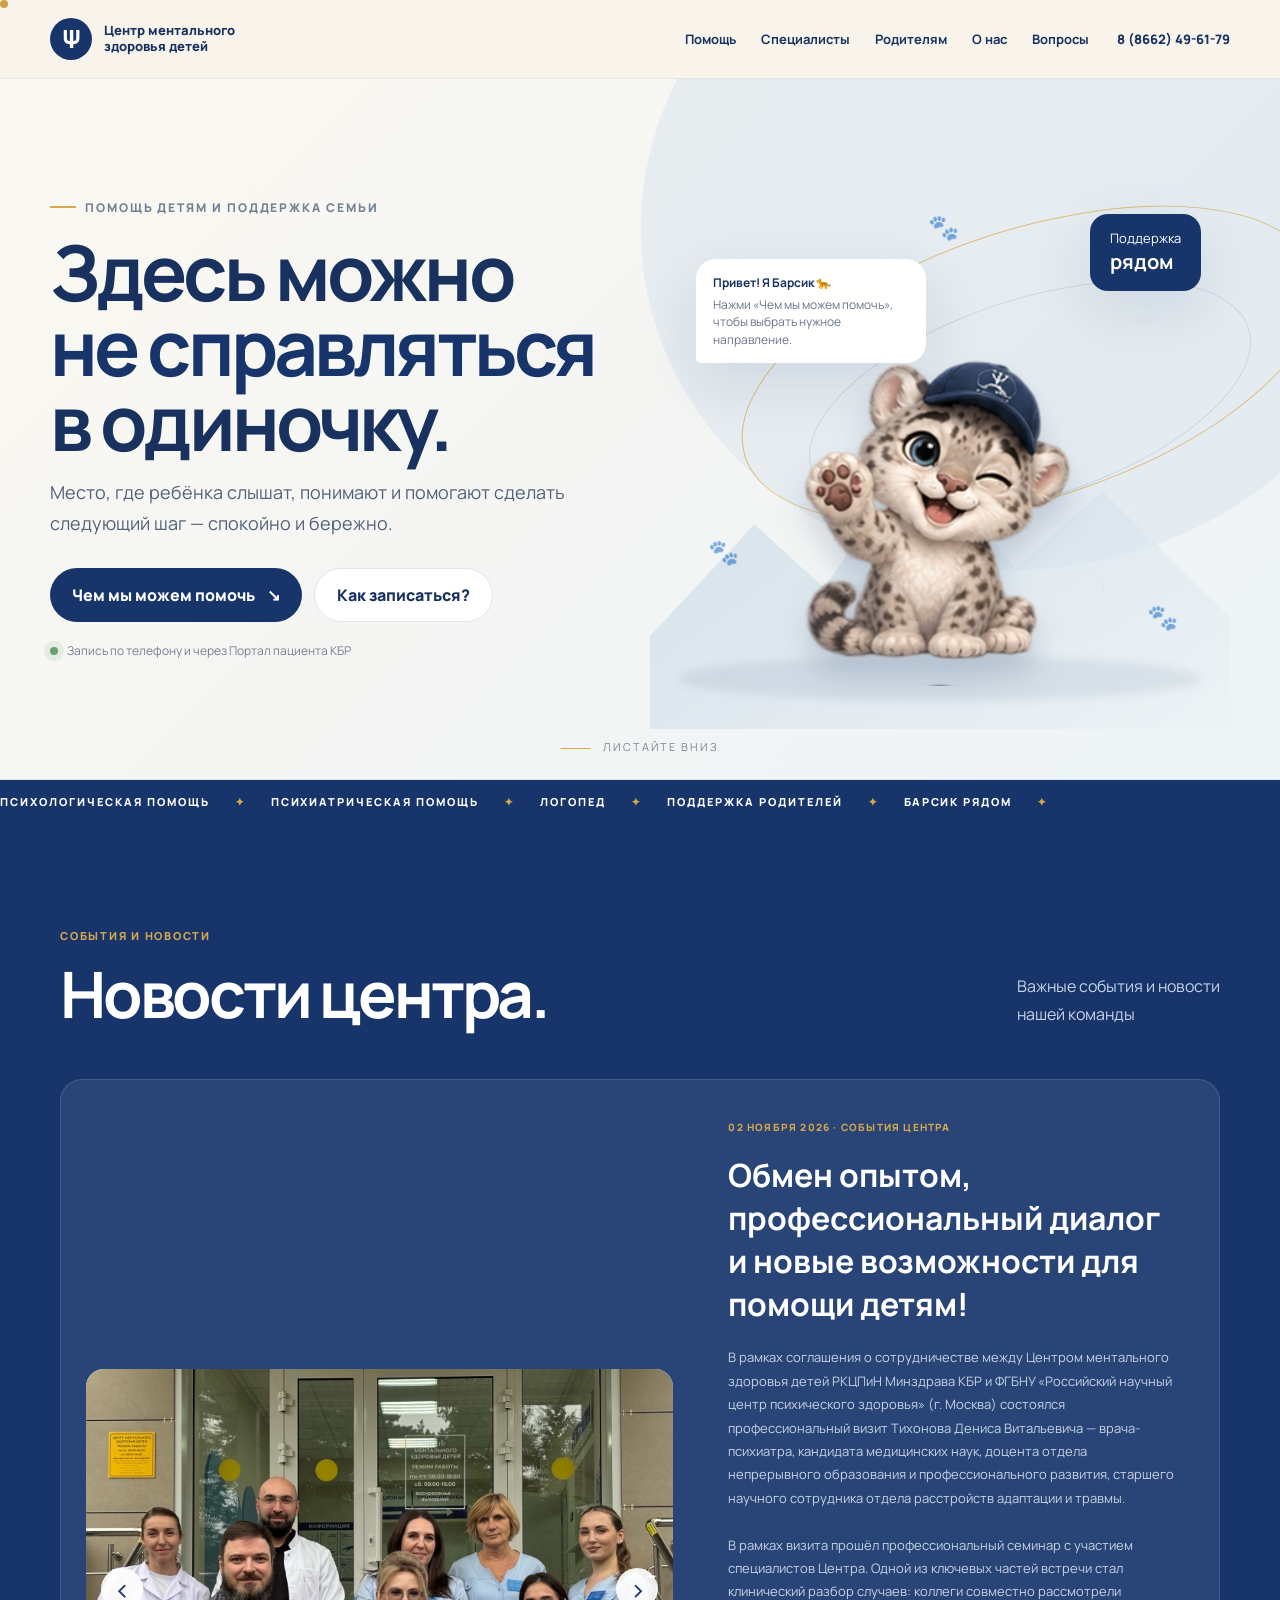
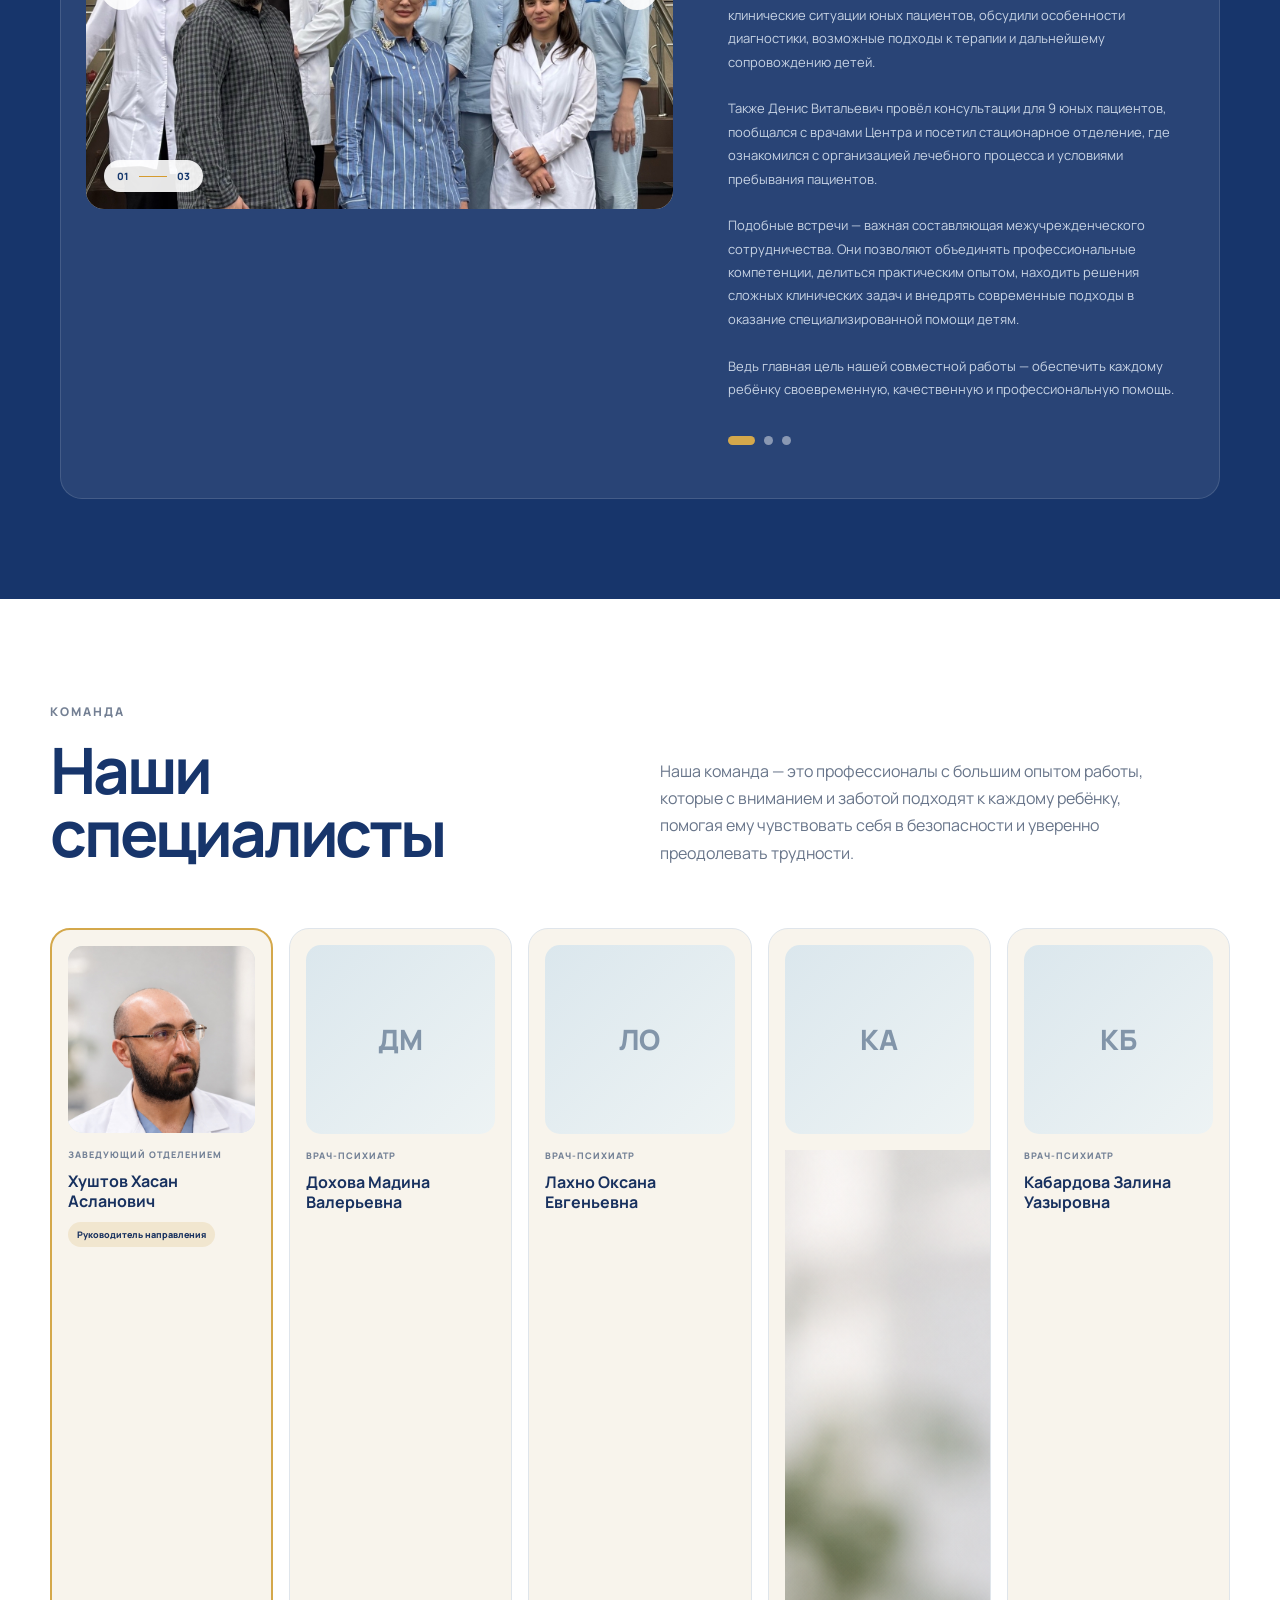
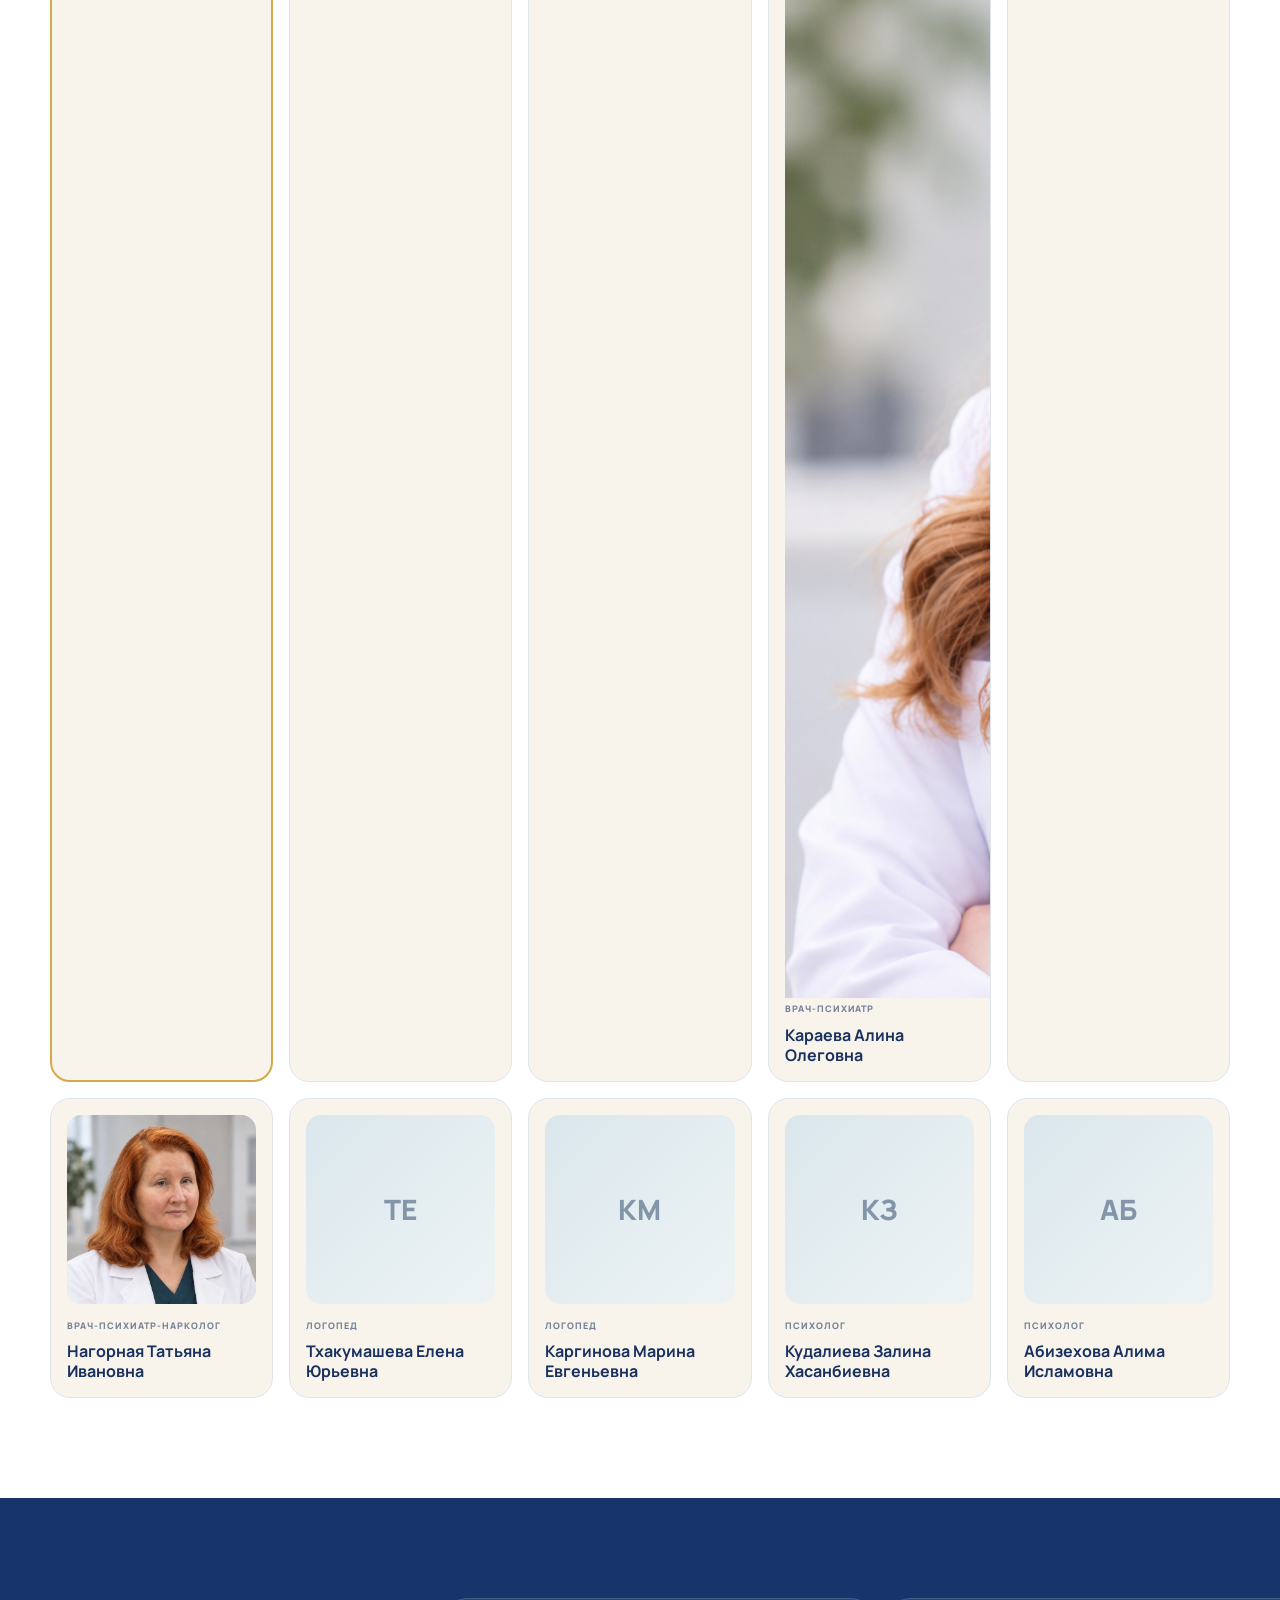
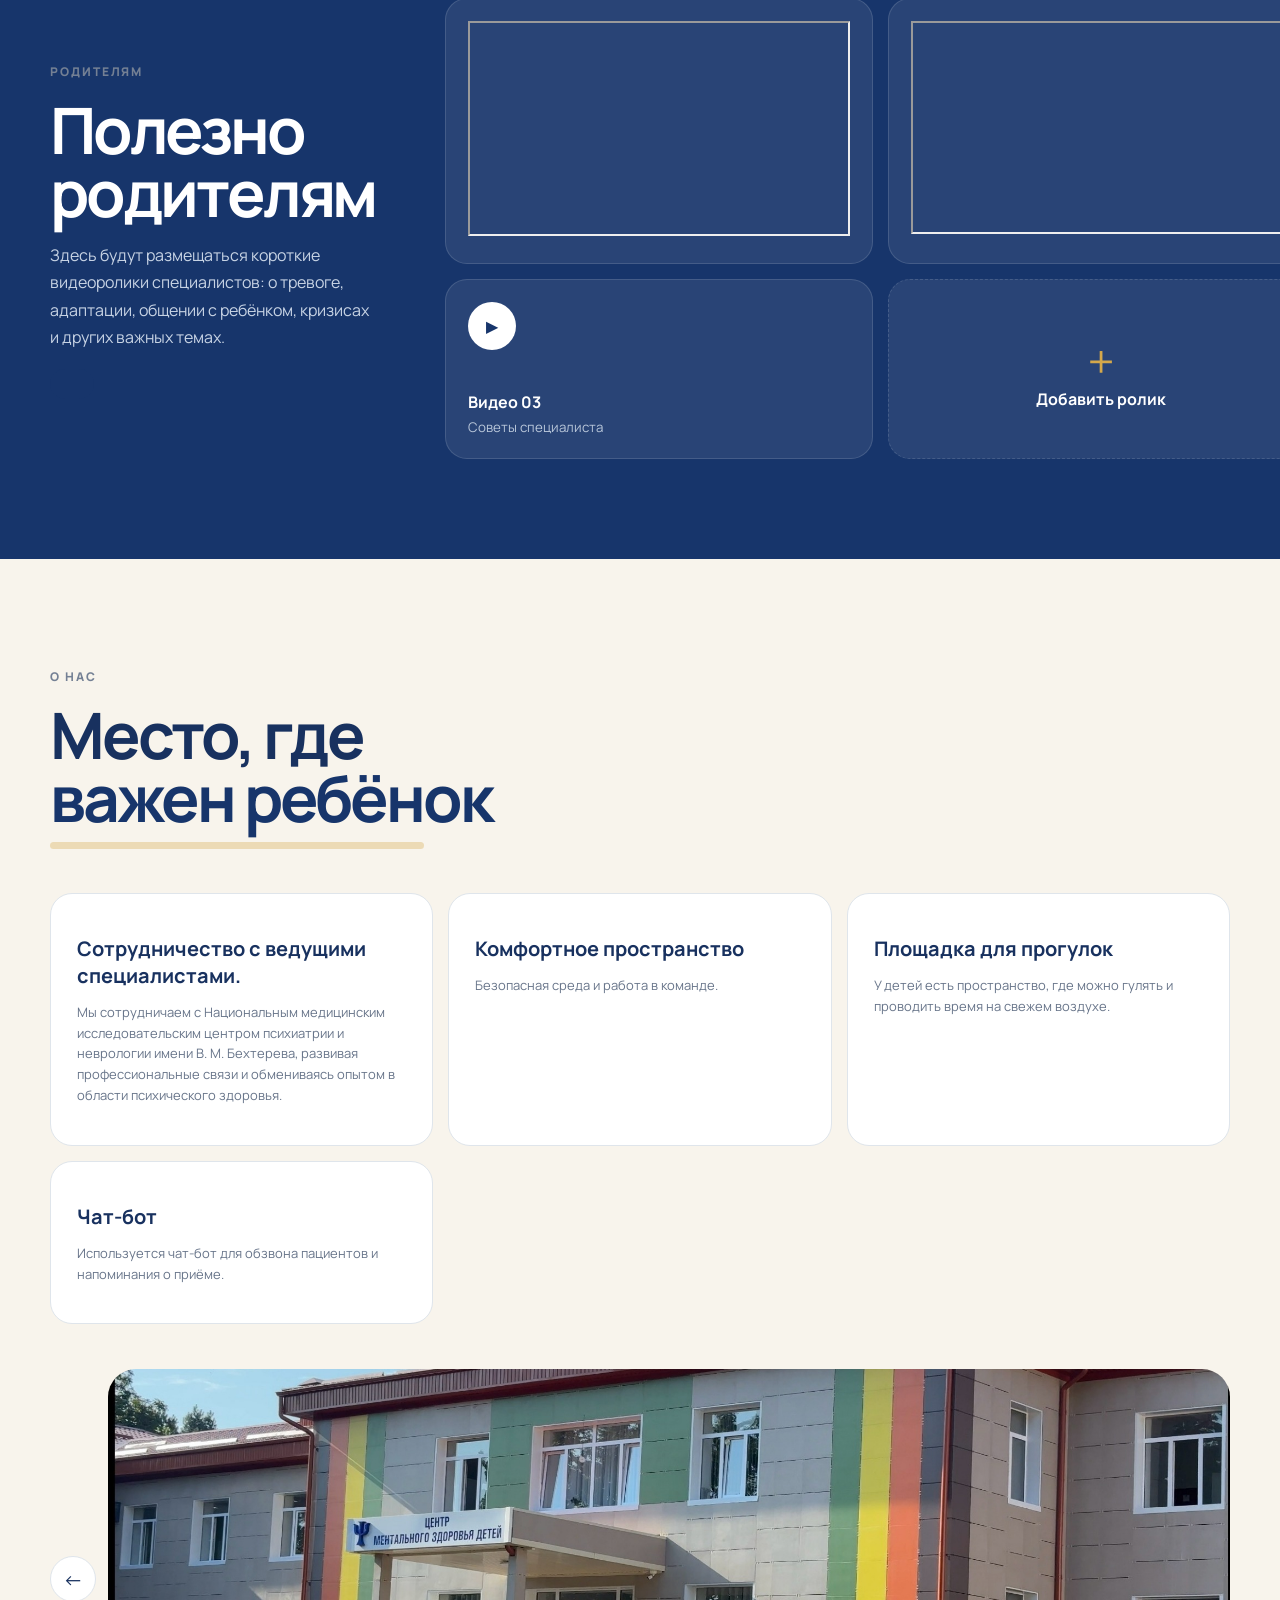
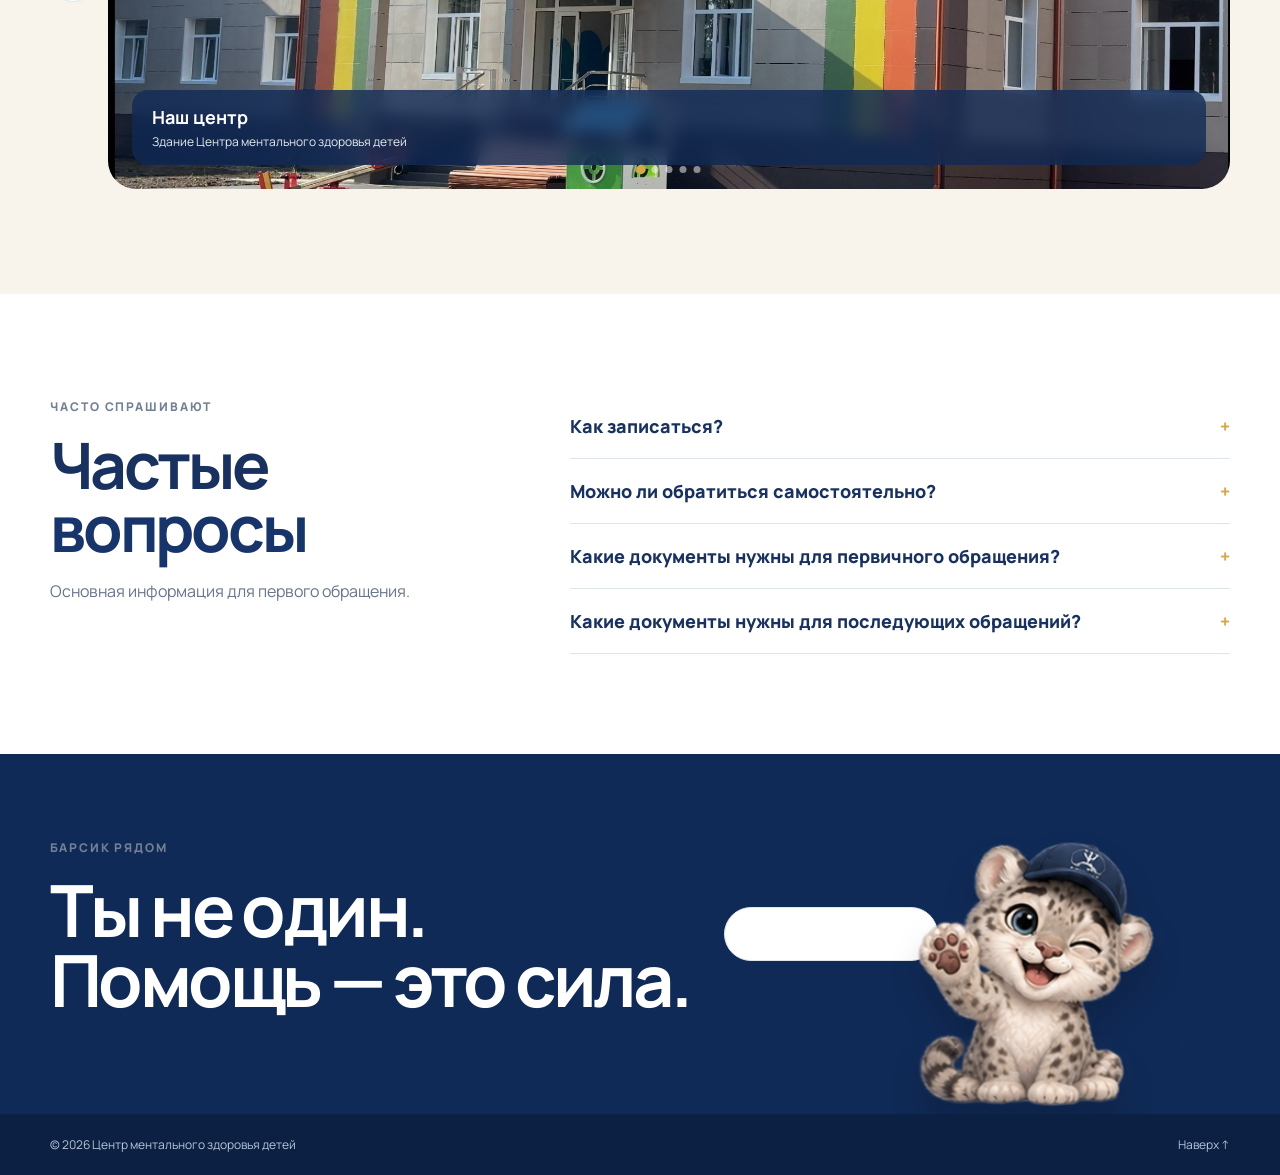
==== commit 11c629f1: "специалисты" ====
--- a/index.html
+++ b/index.html
@@ -8,14 +8,13 @@
 
   <meta property="og:title" content="Центр ментального здоровья детей">
   <meta property="og:description" content="Помощь детям и родителям">
-  <meta property="og:image" content="https://github.com/dallilaakieva-commits/cmzd/blob/main/center-building.jpg?raw=true">
+  <meta property="og:image" content="https://raw.githubusercontent.com/dallilaakieva-commits/cmzd/main/center-building.jpg">
   <meta property="og:image:width" content="1200">
   <meta property="og:image:height" content="630">
   <meta property="og:type" content="website">
-  <meta property="og:url" content="https://dalillaakieva-commits.github.io/cmzd/">
-
+  <meta property="og:url" content="https://dallilaakieva-commits.github.io/cmzd/">
   <meta name="twitter:card" content="summary_large_image">
-  <meta name="twitter:image" content="https://dalillaakieva-commits.github.io/cmzd/photo.jpg">
+  <meta name="twitter:image" content="https://raw.githubusercontent.com/dallilaakieva-commits/cmzd/main/center-building.jpg">
 
   <title>Центр ментального здоровья детей</title>
 
@@ -198,6 +197,7 @@
 
             <article class="person-card">
                 <div class="person-photo initials">КА</div>
+                <img src="assets/karaeva.png" alt="Караева Алина Олеговна">
                 <div class="role">ВРАЧ-ПСИХИАТР</div>
                 <h3>Караева Алина<br>Олеговна</h3>
             </article>
--- a/style.css
+++ b/style.css
@@ -574,4 +574,116 @@
     .team-grid {
         grid-template-columns: 1fr;
     }
-}+}
+@media (max-width: 768px){
+
+    .person-card {
+        display: flex;
+        flex-direction: column;
+        align-items: center;
+        text-align: center;
+        width: 100%;
+    }
+
+    .person-photo {
+        width: 100%;
+        height: auto;
+        aspect-ratio: auto;
+        margin: 0 auto 15px;
+        overflow: visible;
+    }
+
+    .person-photo img {
+        width: 100%;
+        height: auto;
+        max-height: 450px;
+        object-fit: contain;
+        object-position: center;
+        display: block;
+        border-radius: 15px;
+    }
+
+    .person-card h3,
+    .person-card .role {
+        text-align: center;
+        width: 100%;
+    }
+}
+/* Исправление фотографий специалистов на телефонах */
+max-width: 768px {
+
+    .person-card {
+        display: flex;
+        flex-direction: column;
+        align-items: center;
+        text-align: center;
+        width: 100%;
+    }
+
+    .person-photo {
+        width: 100%;
+        height: auto;
+        aspect-ratio: auto;
+        margin: 0 auto 15px;
+        overflow: visible;
+    }
+
+    .person-photo img {
+        width: 100%;
+        height: auto;
+        max-height: 450px;
+        object-fit: contain;
+        object-position: center;
+        display: block;
+        border-radius: 15px;
+    }
+
+    .person-card h3,
+    .person-card .role {
+        text-align: center;
+        width: 100%;
+    }
+}
+
+/* Исправление раздела с роликами на телефонах */
+@media screen and (max-width: 768px) {
+
+    .video-grid {
+        display: grid !important;
+        grid-template-columns: minmax(0, 1fr) !important;
+        width: 100% !important;
+        gap: 18px;
+    }
+
+    .video-grid > * {
+        min-width: 0 !important;
+        max-width: 100% !important;
+    }
+
+    .video-grid iframe,
+    .video-grid video {
+        display: block;
+        width: 100% !important;
+        max-width: 100% !important;
+        height: auto;
+        aspect-ratio: 16 / 9;
+        border-radius: 14px;
+    }
+
+    .video-grid img {
+        max-width: 100%;
+        height: auto;
+    }
+
+    .video-grid {
+        overflow: hidden;
+    }
+
+    .section,
+    .container {
+        max-width: 100%;
+        min-width: 0;
+    }
+}
+
+
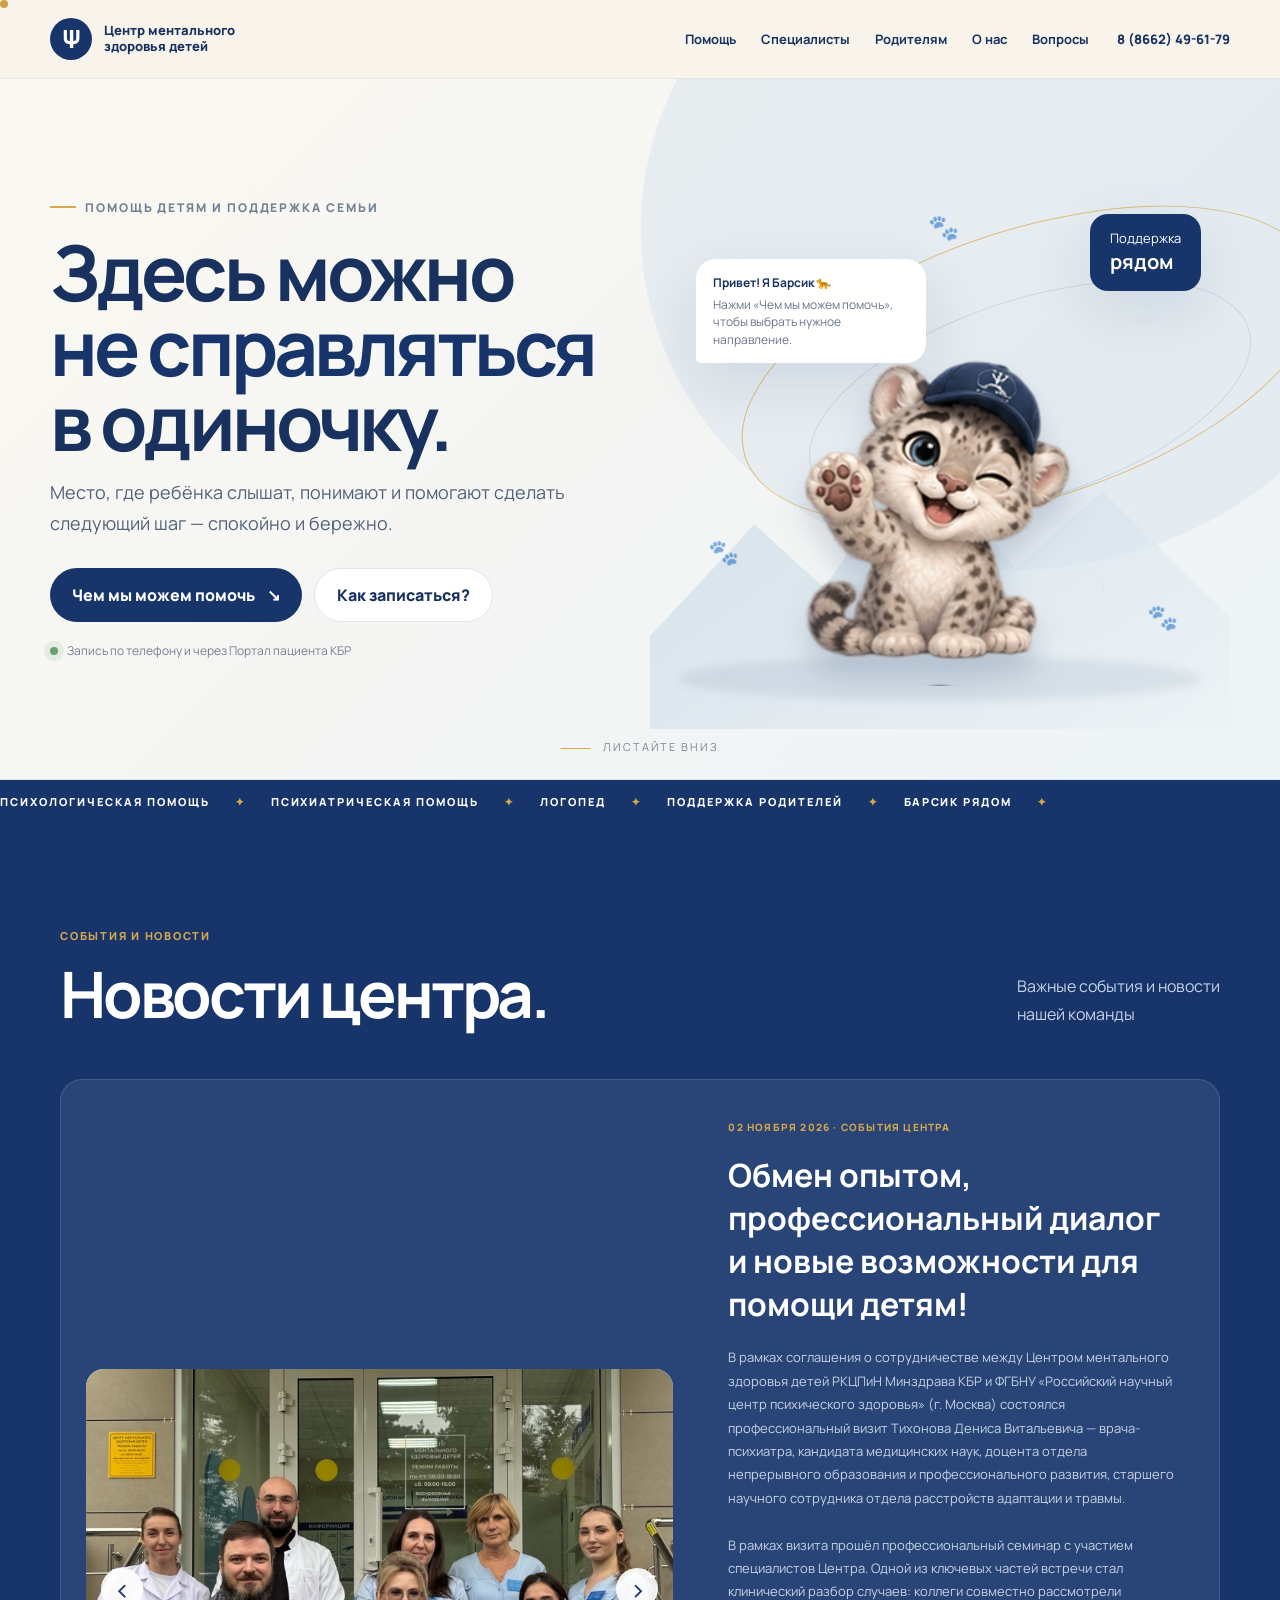
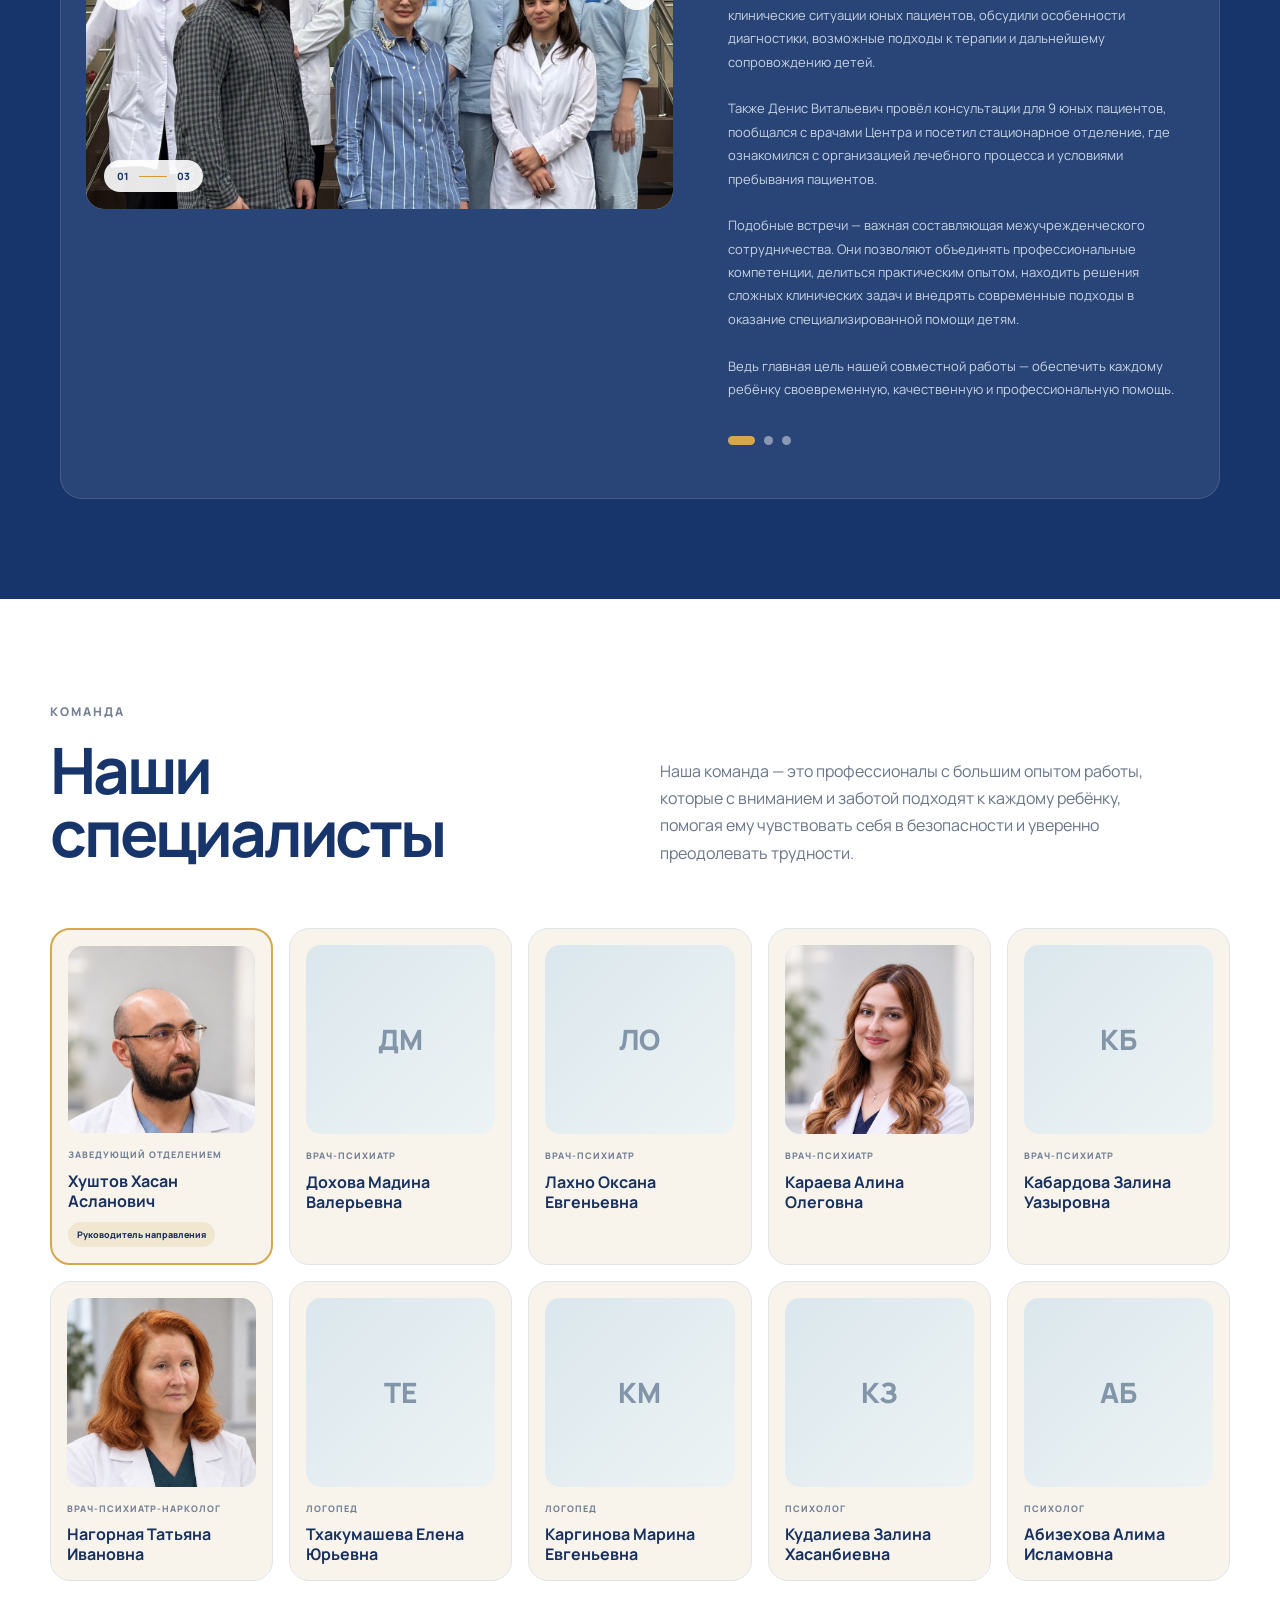
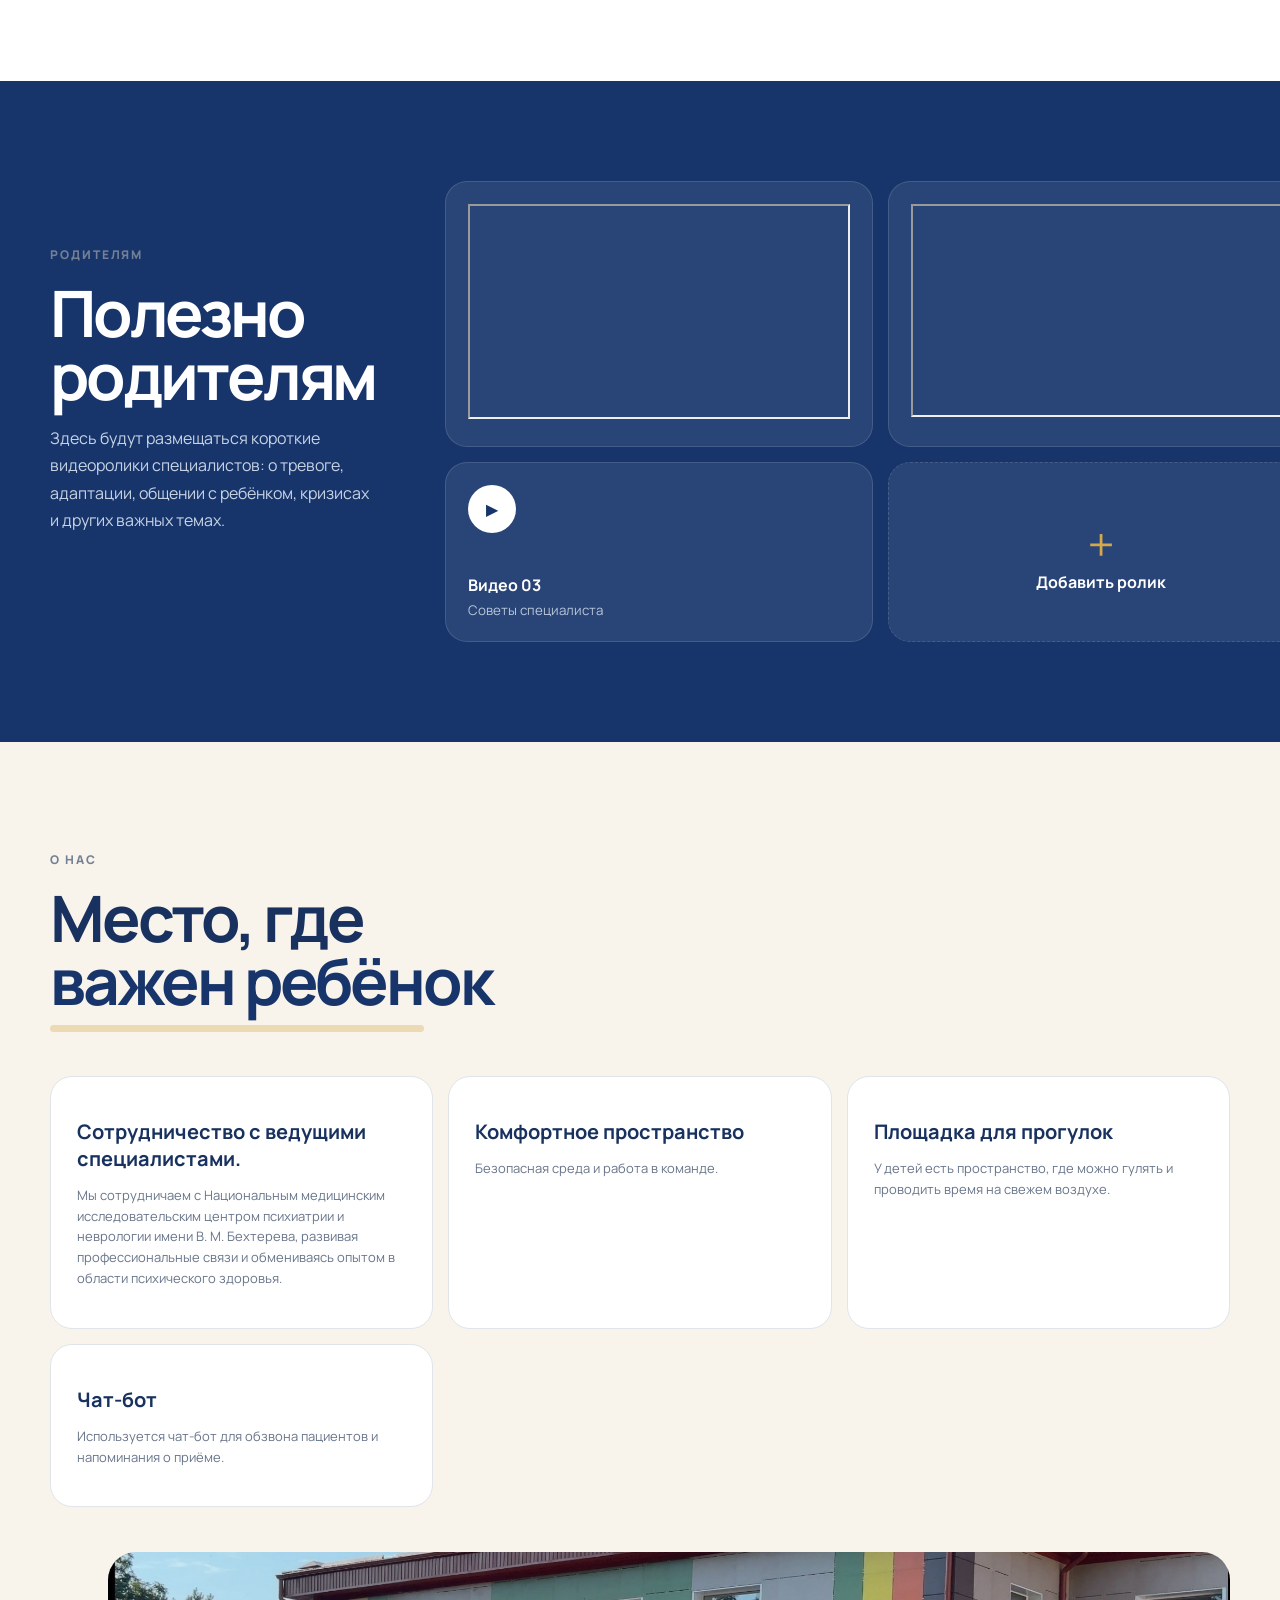
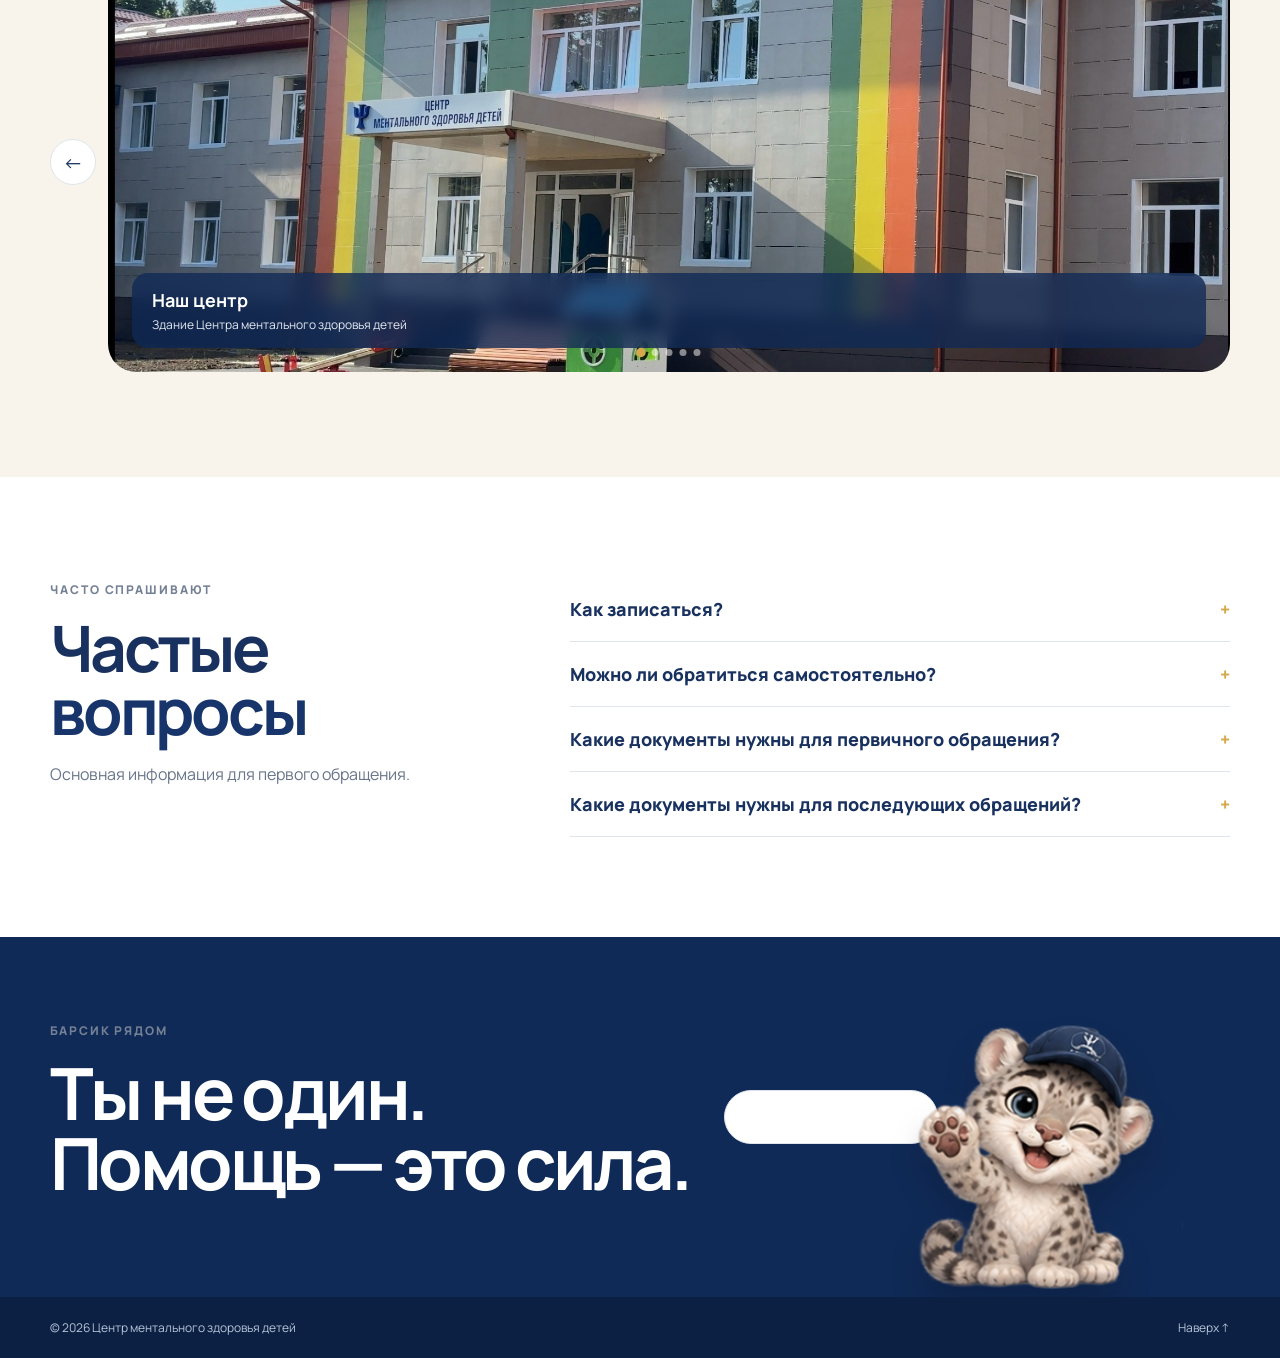
==== commit 7b642e13: "spec" ====
--- a/index.html
+++ b/index.html
@@ -196,8 +196,8 @@
             </article>
 
             <article class="person-card">
-                <div class="person-photo initials">КА</div>
-                <img src="assets/karaeva.png" alt="Караева Алина Олеговна">
+                <div class="person-photo"> 
+              <img src="assets/karaeva.png" alt="Караева Алина Олеговна"></div>
                 <div class="role">ВРАЧ-ПСИХИАТР</div>
                 <h3>Караева Алина<br>Олеговна</h3>
             </article>
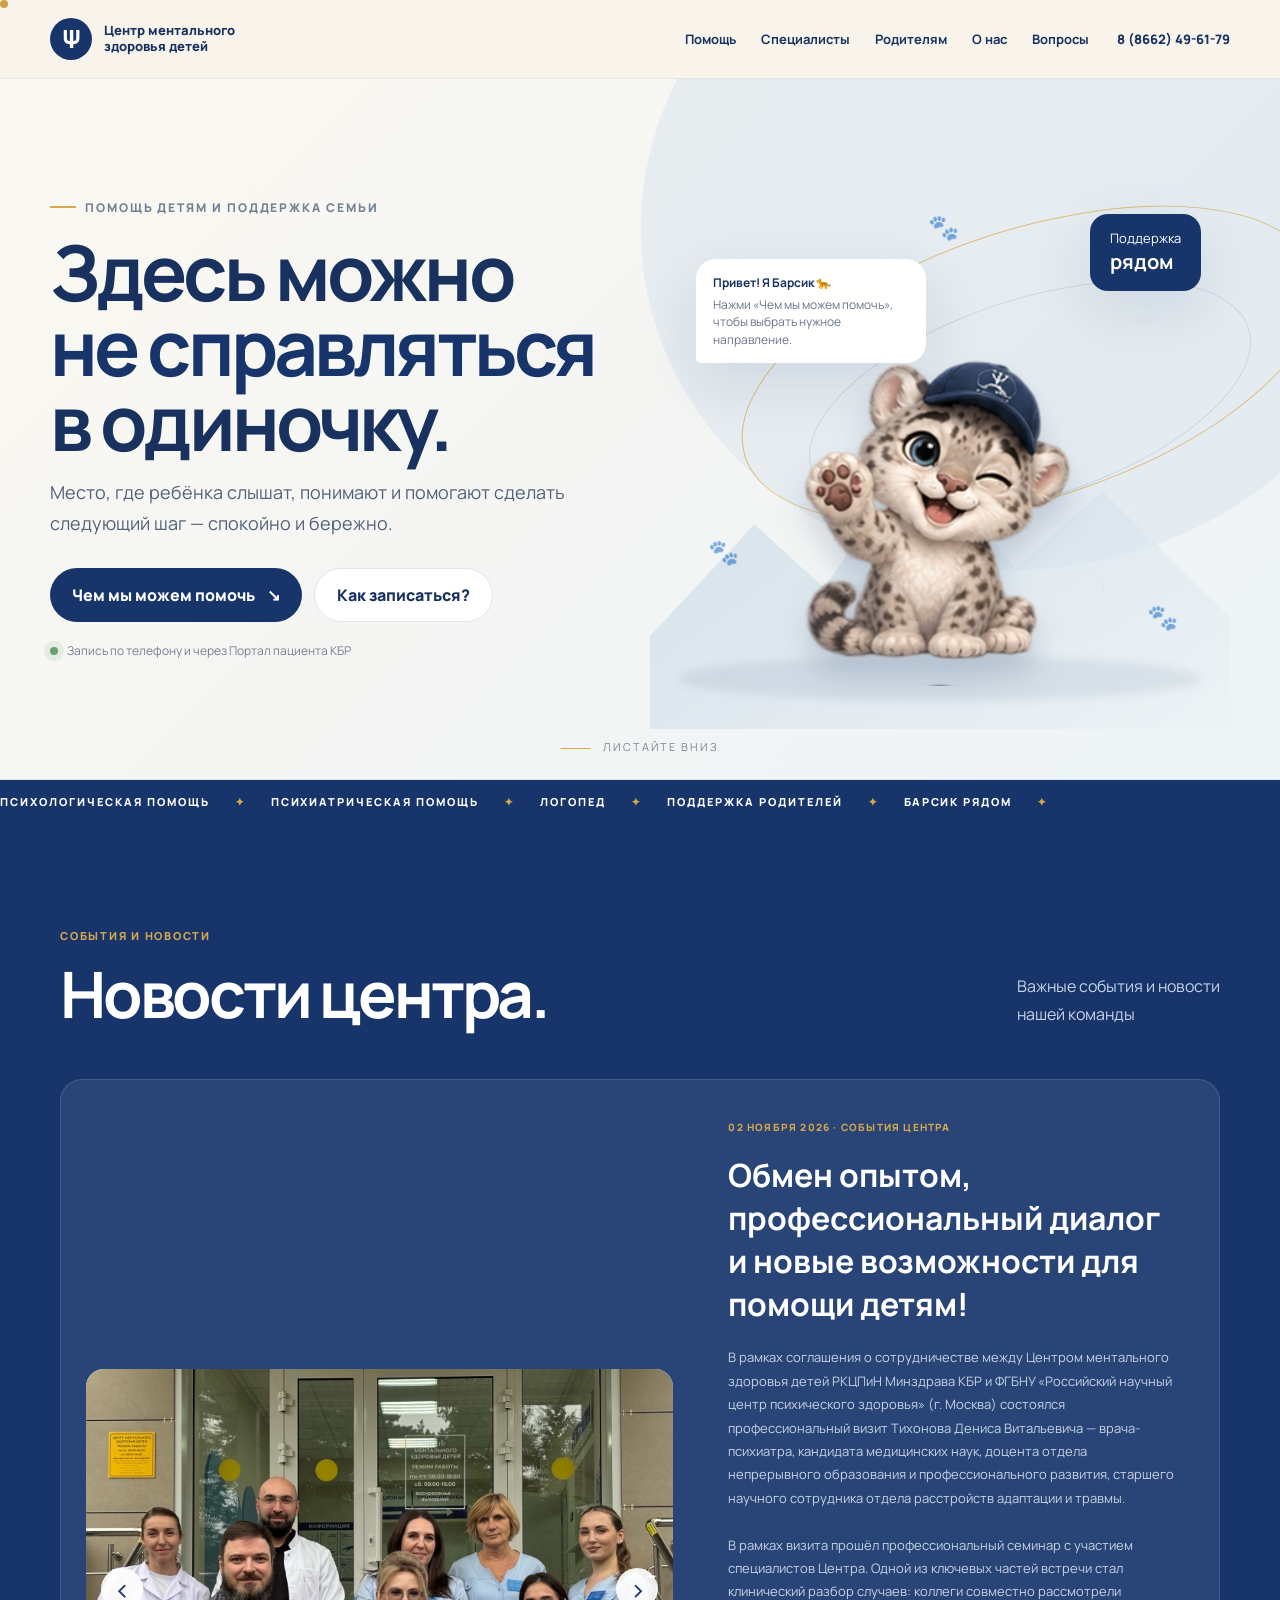
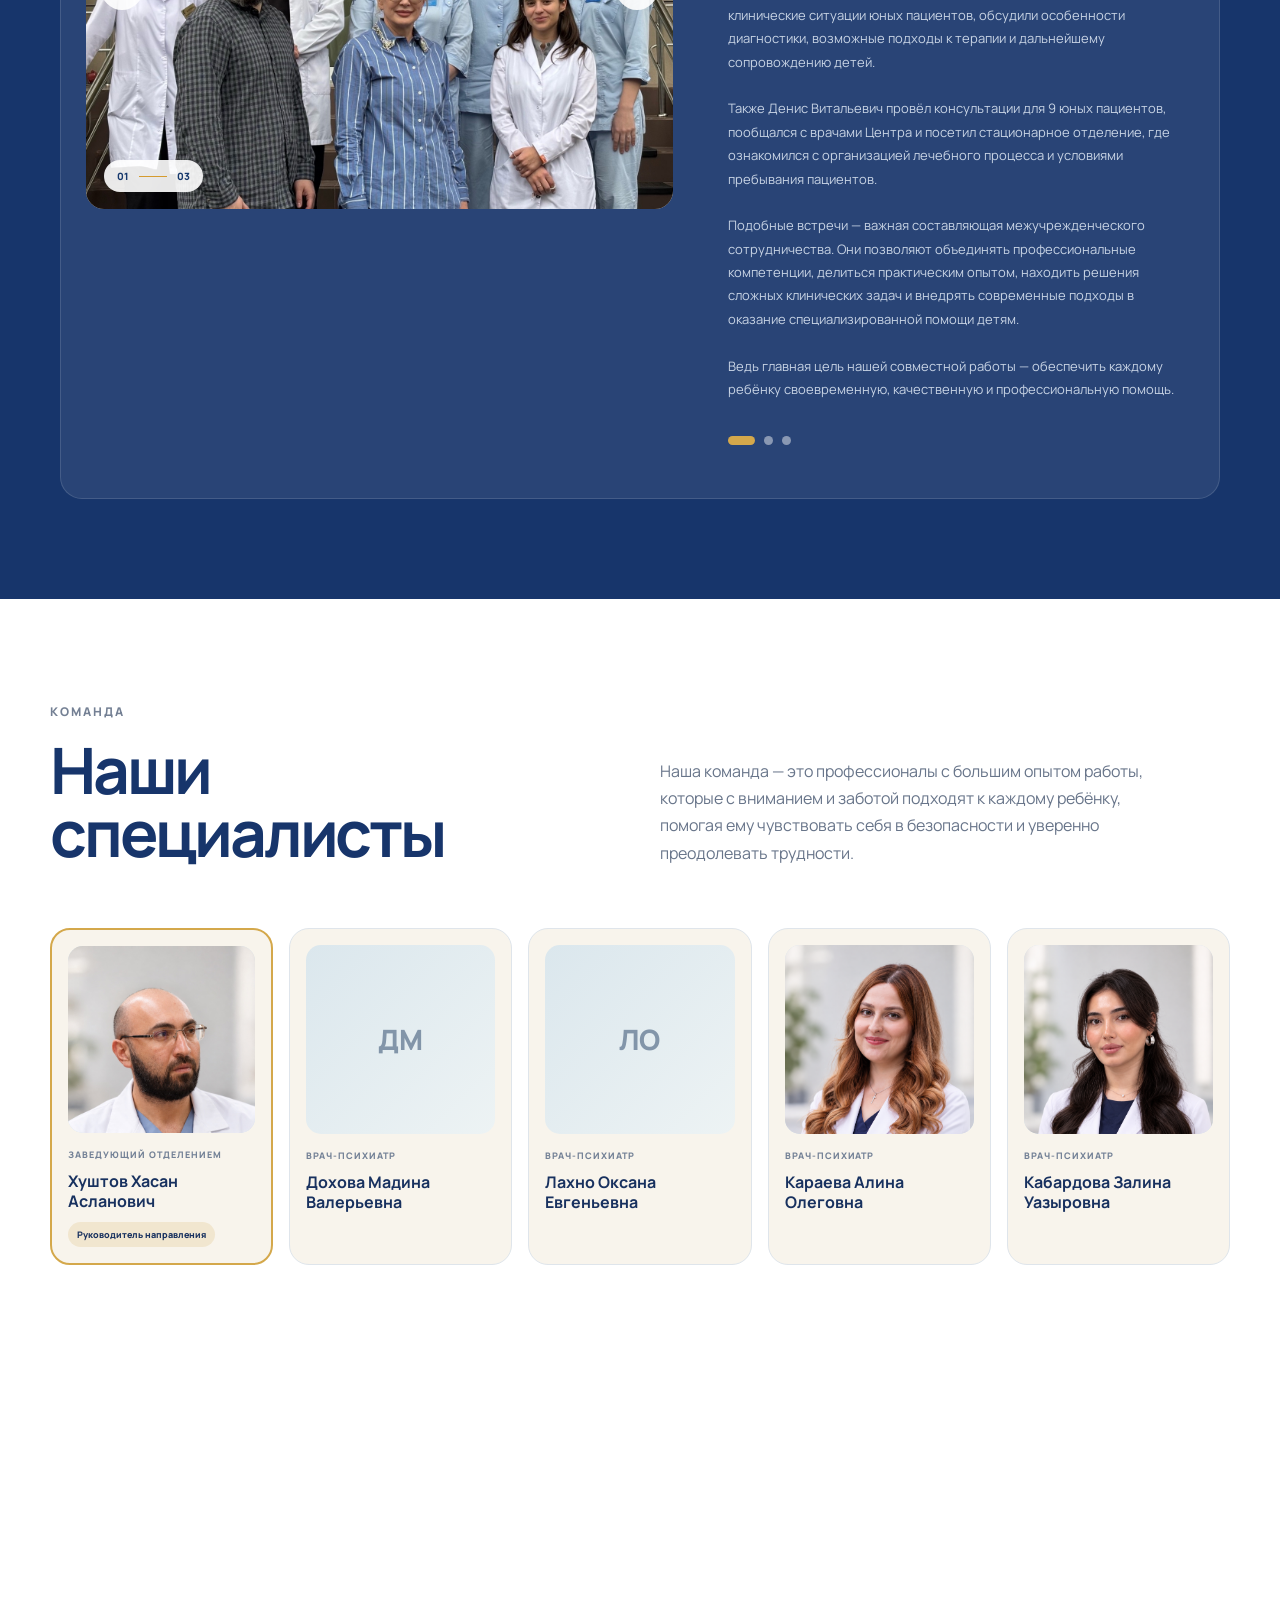
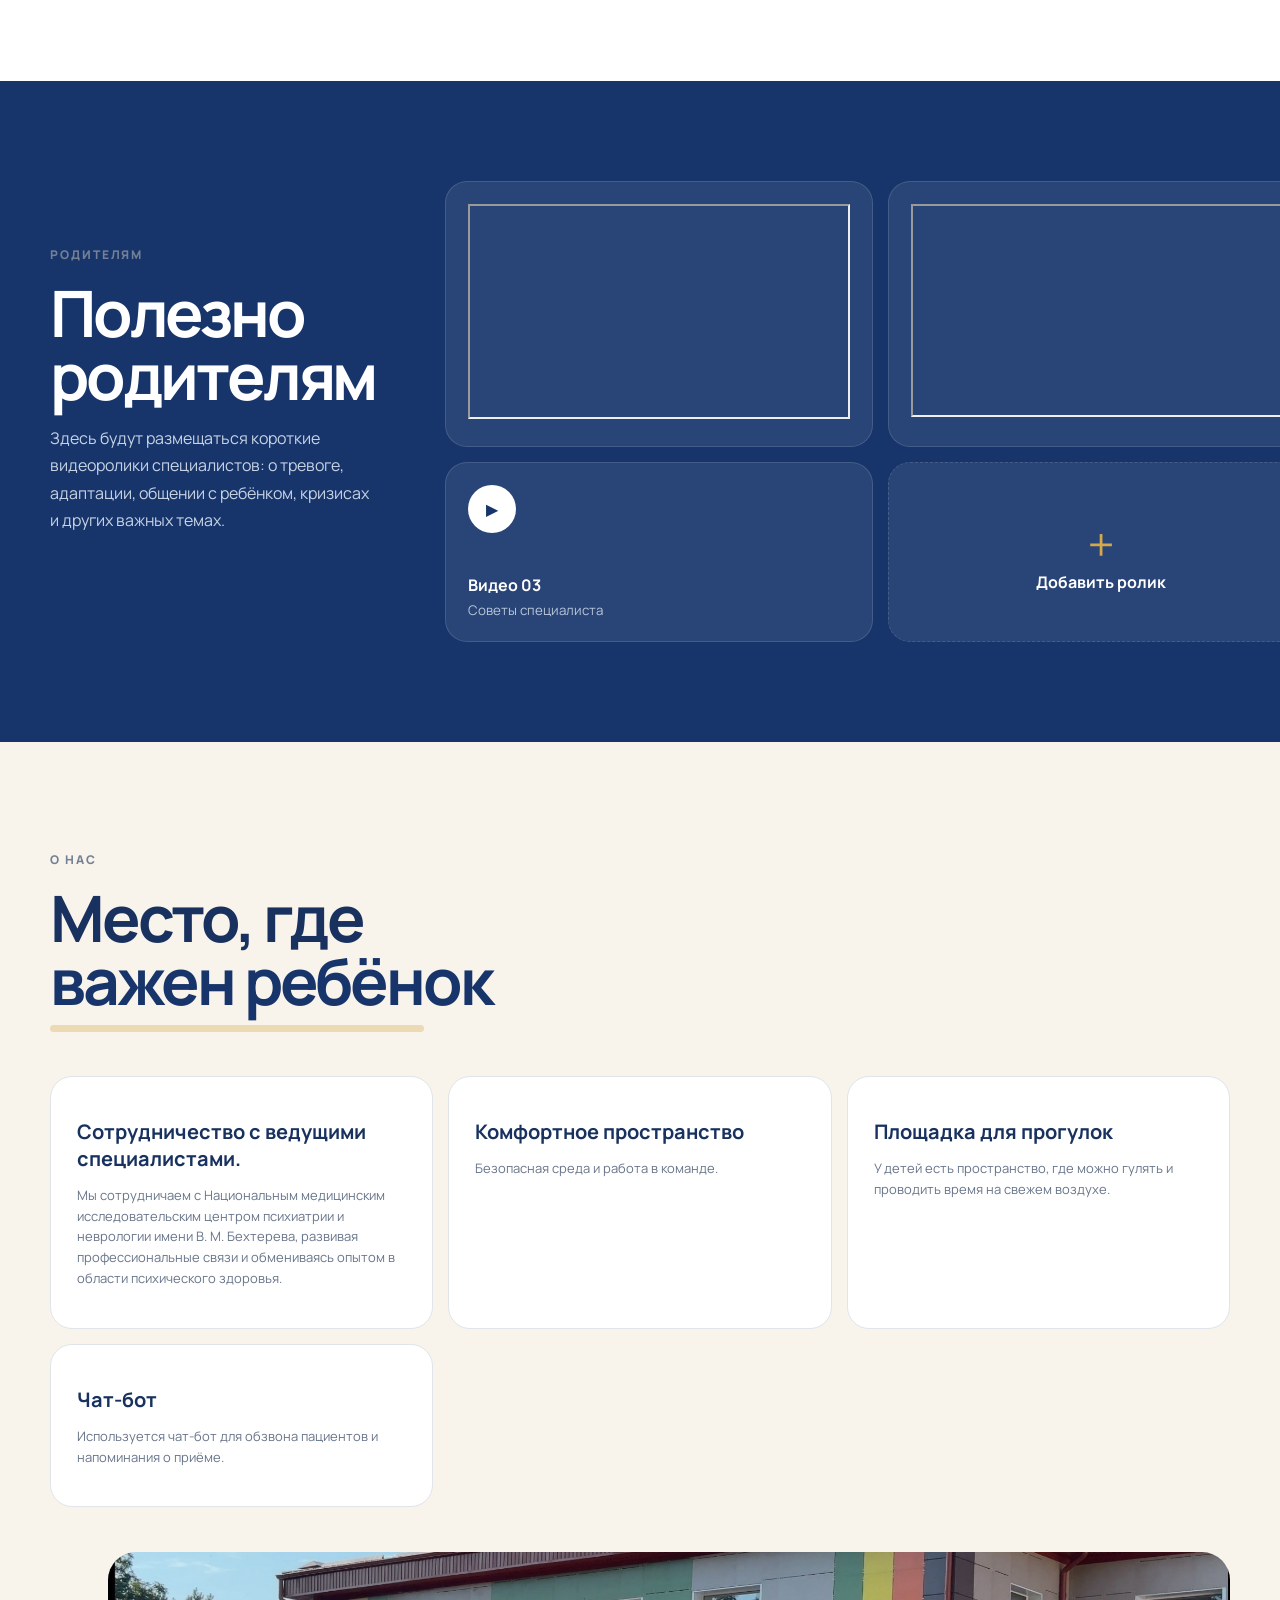
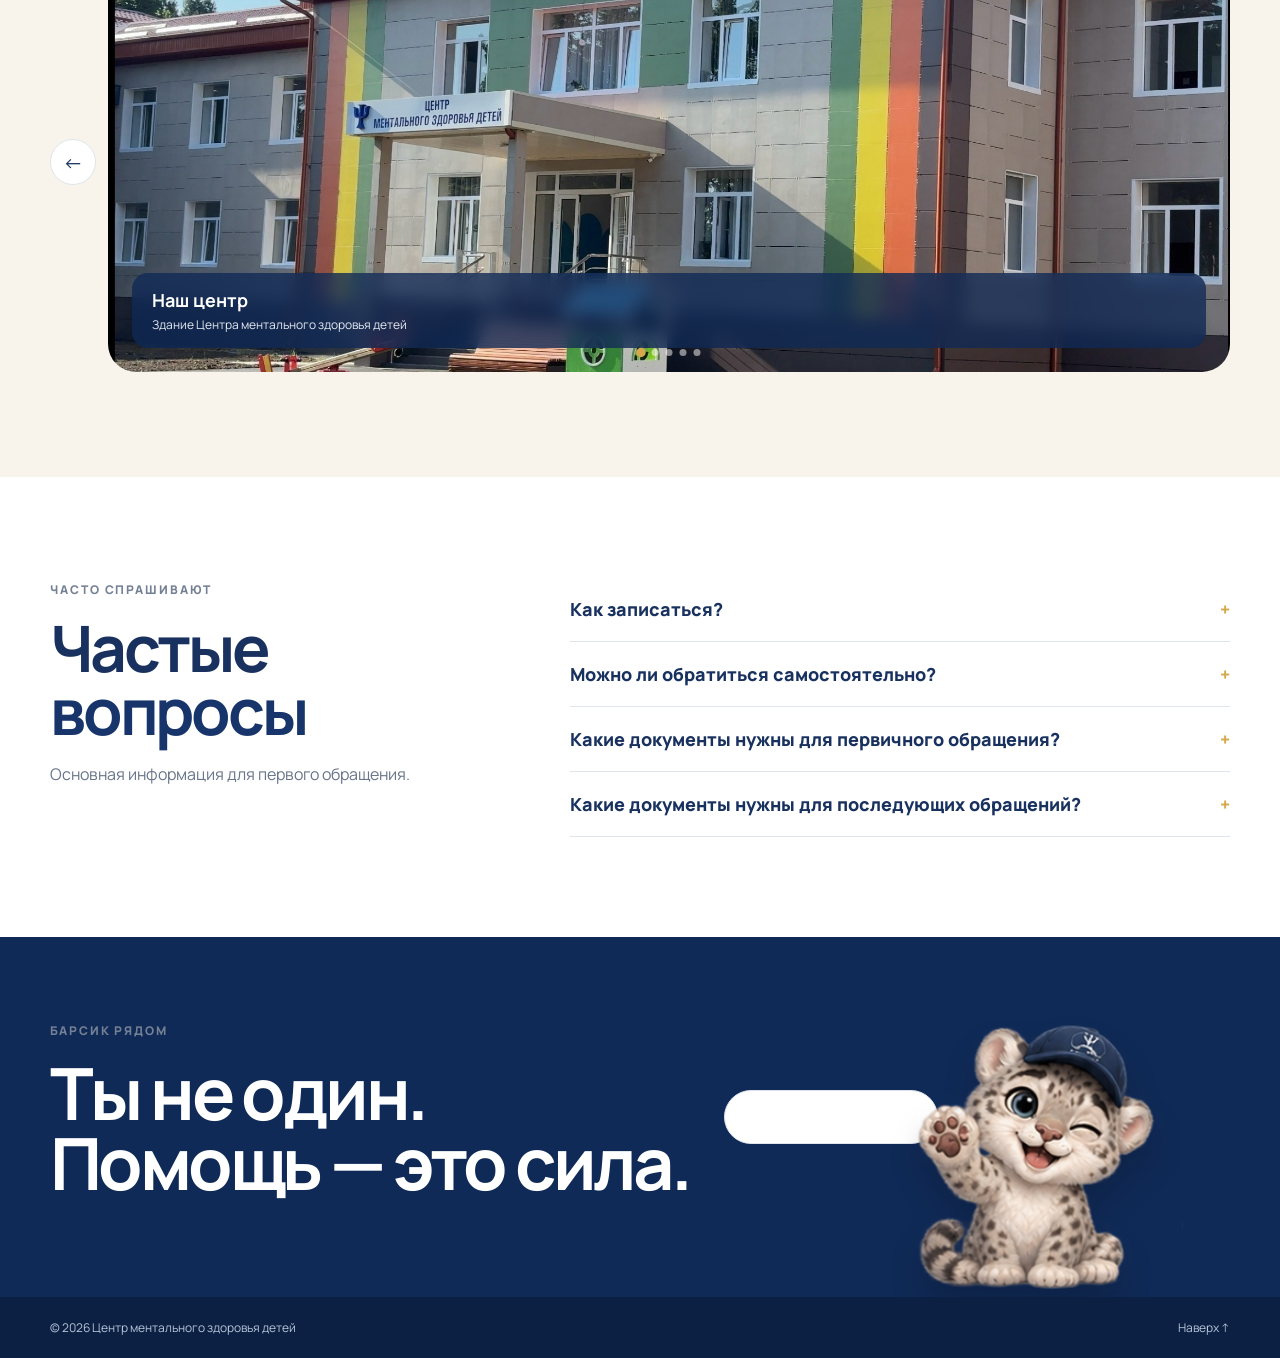
==== commit e88d26fc: "kabardova" ====
--- a/index.html
+++ b/index.html
@@ -203,7 +203,8 @@
             </article>
 
             <article class="person-card">
-                <div class="person-photo initials">КБ</div>
+                <div class="person-photo"> 
+                   <img src="assets/kabardova.png" alt="Кабардова Залина Уазыровна "></div>
                 <div class="role">ВРАЧ-ПСИХИАТР</div>
                 <h3>Кабардова Залина<br>Уазыровна</h3>
             </article>
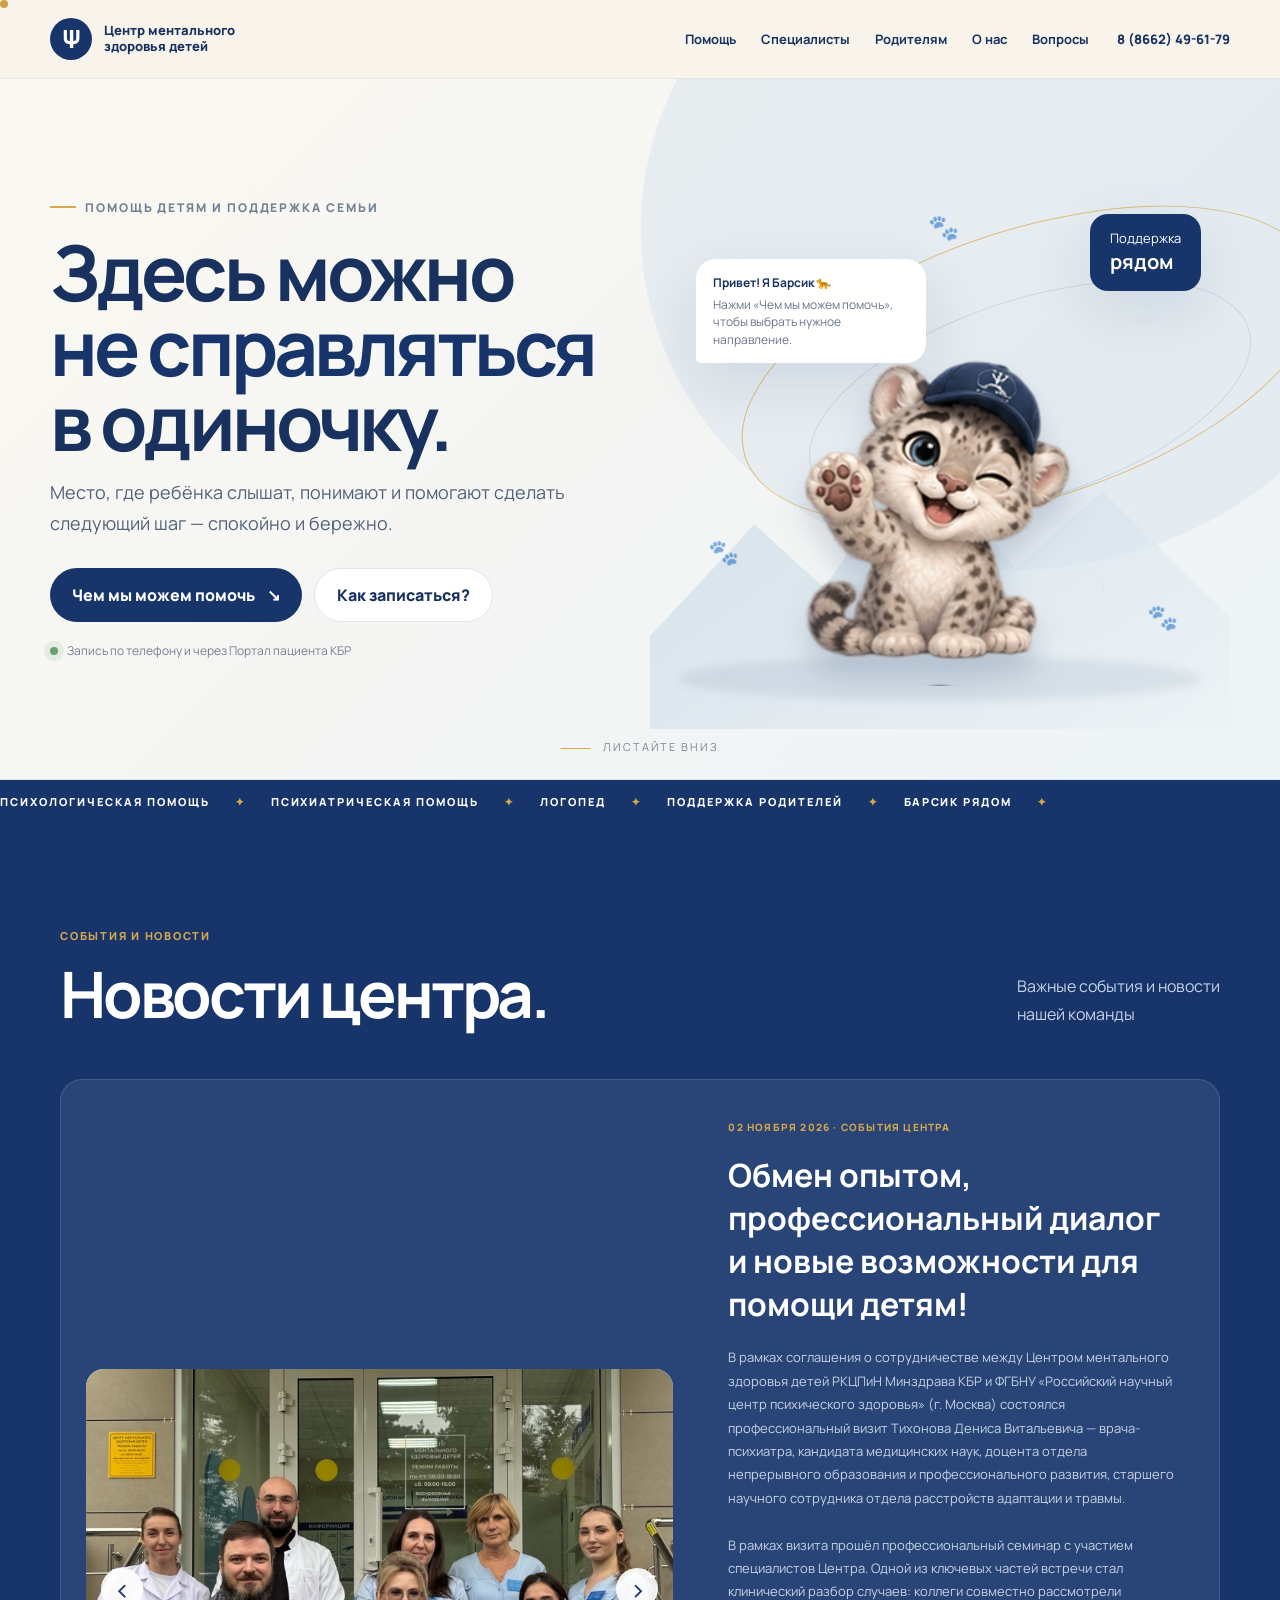
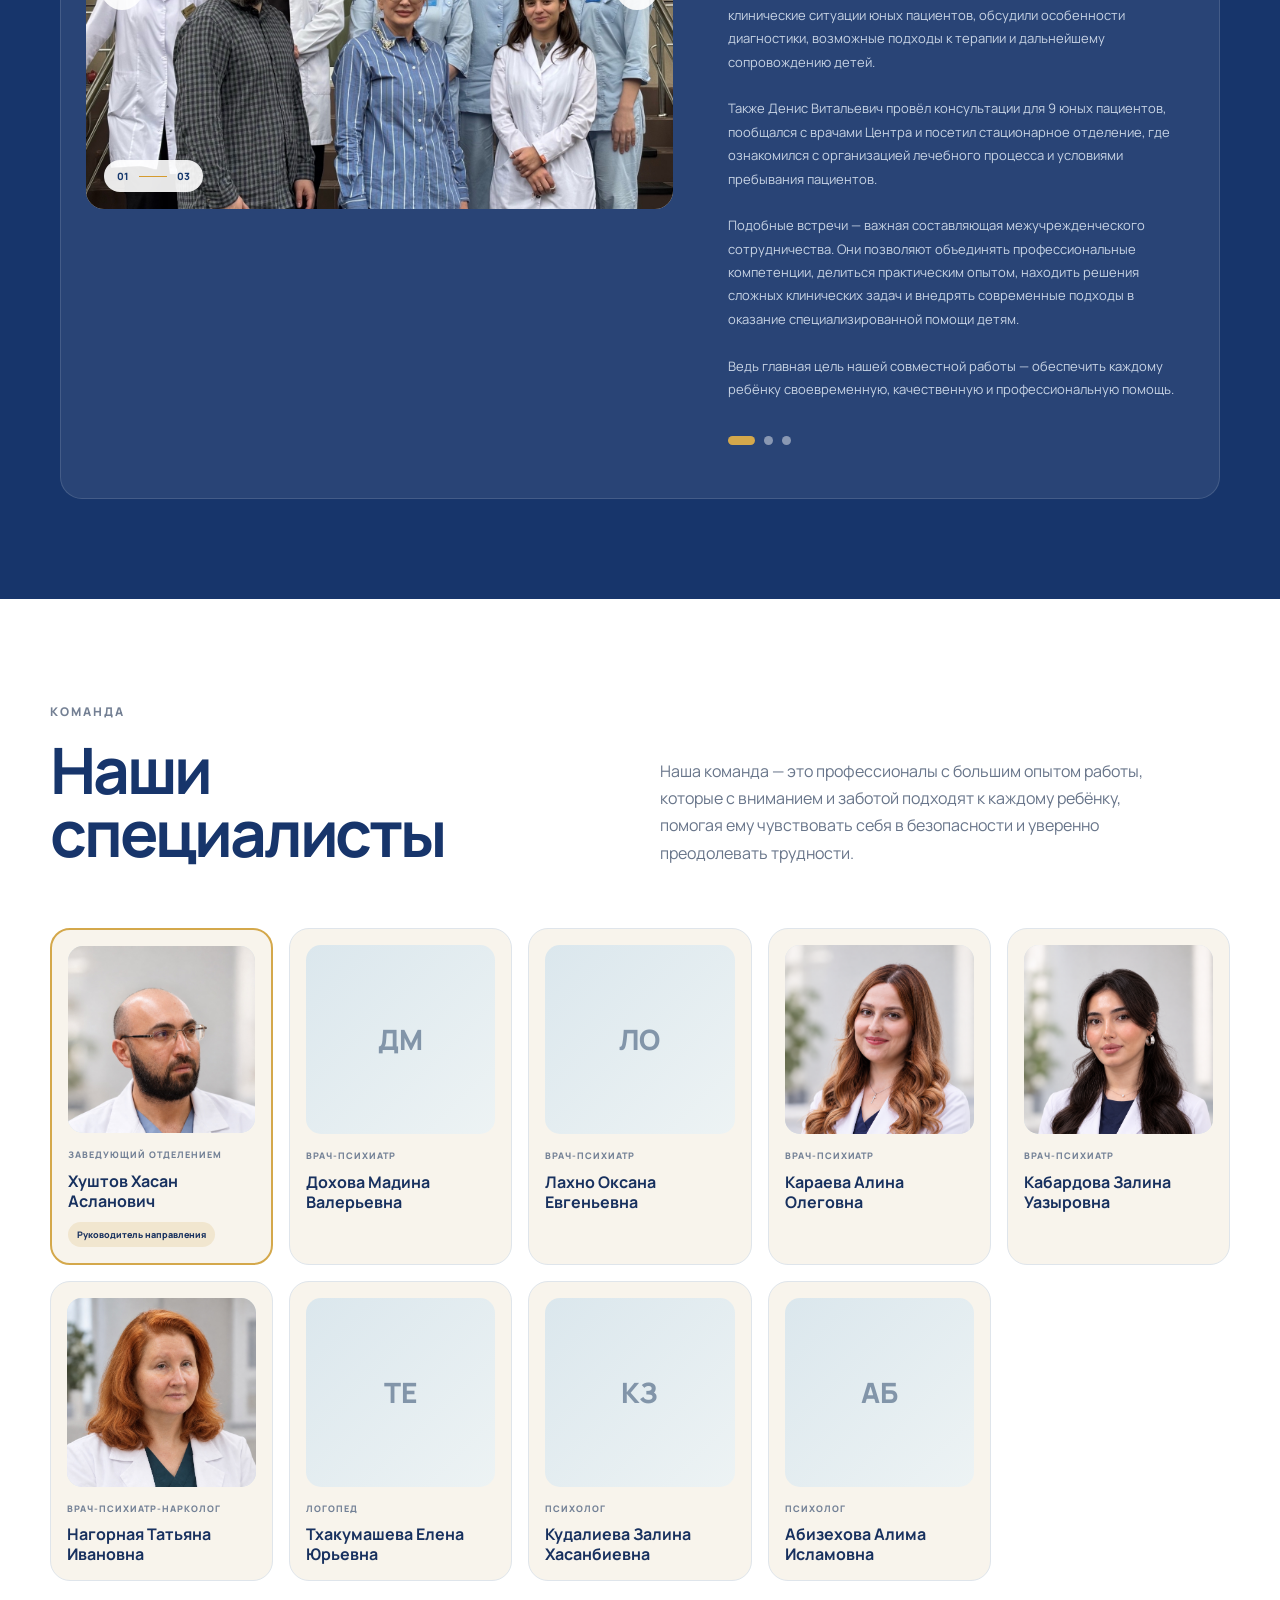
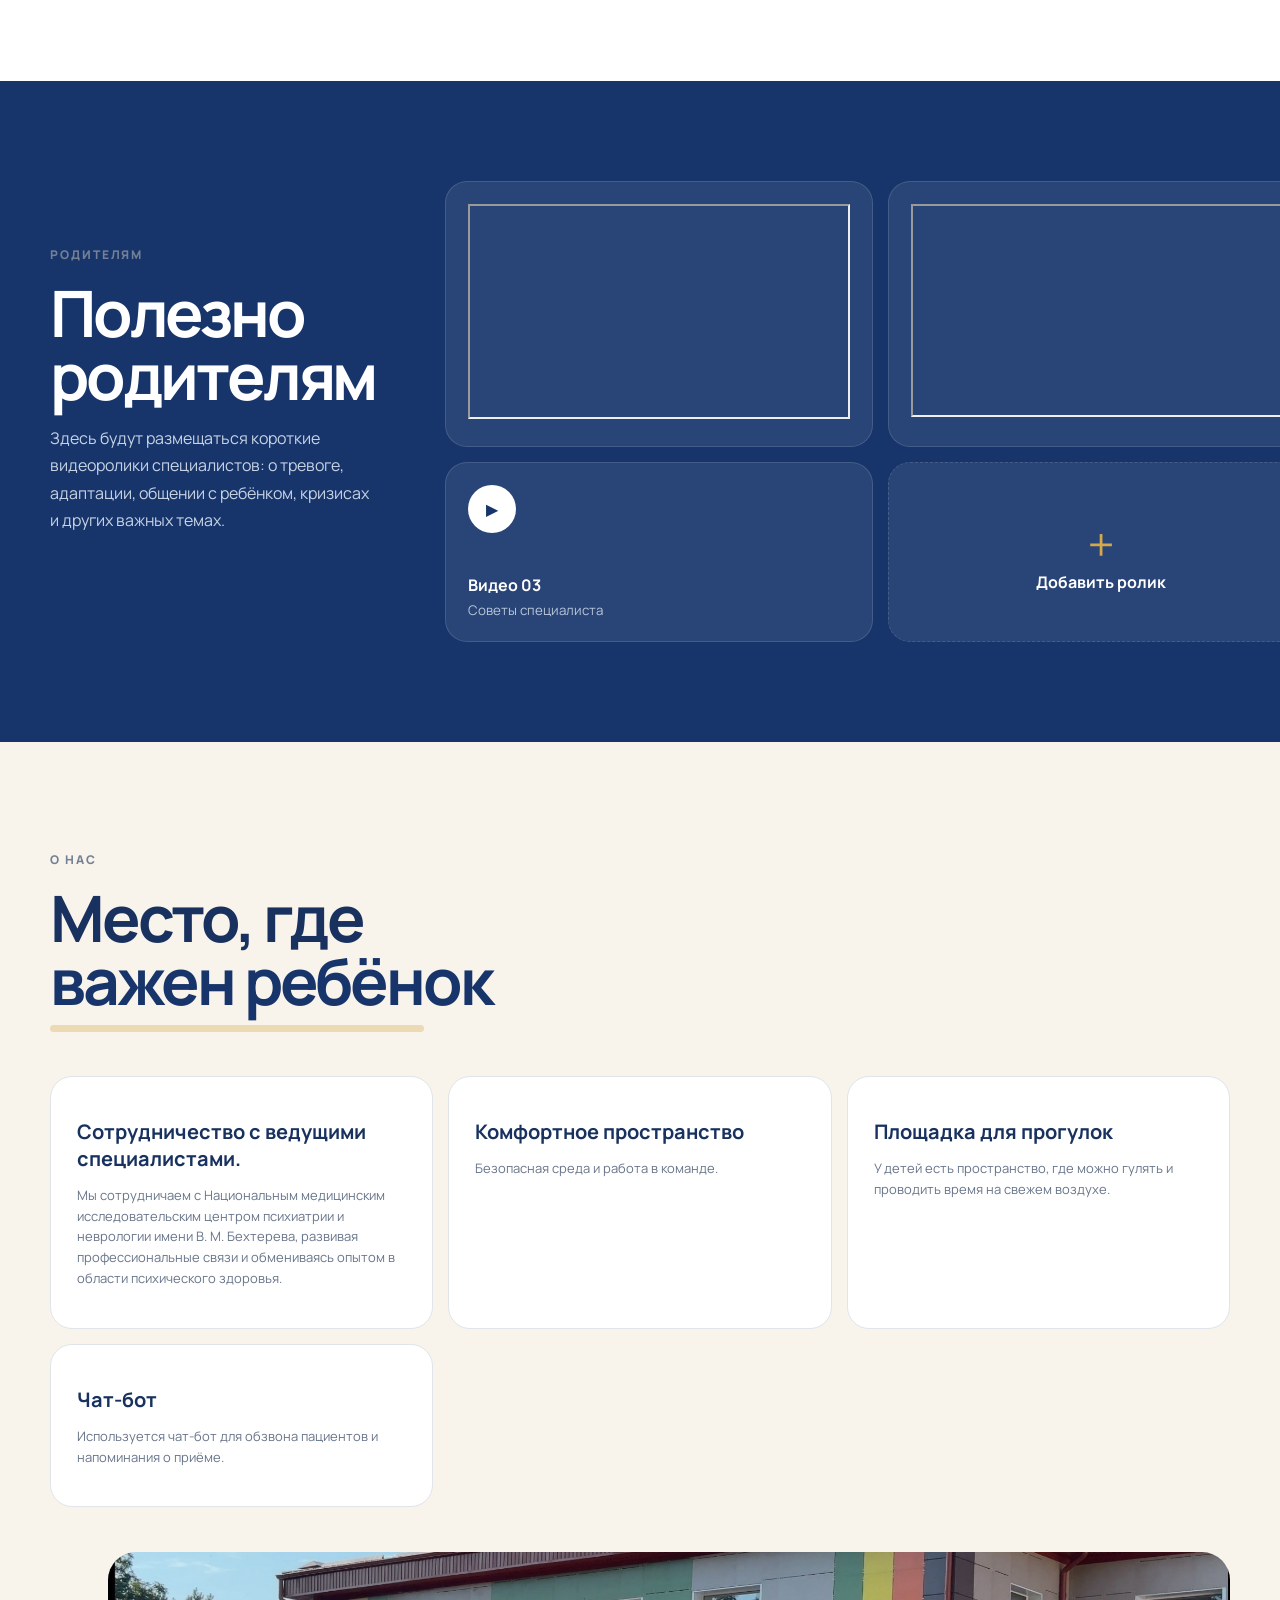
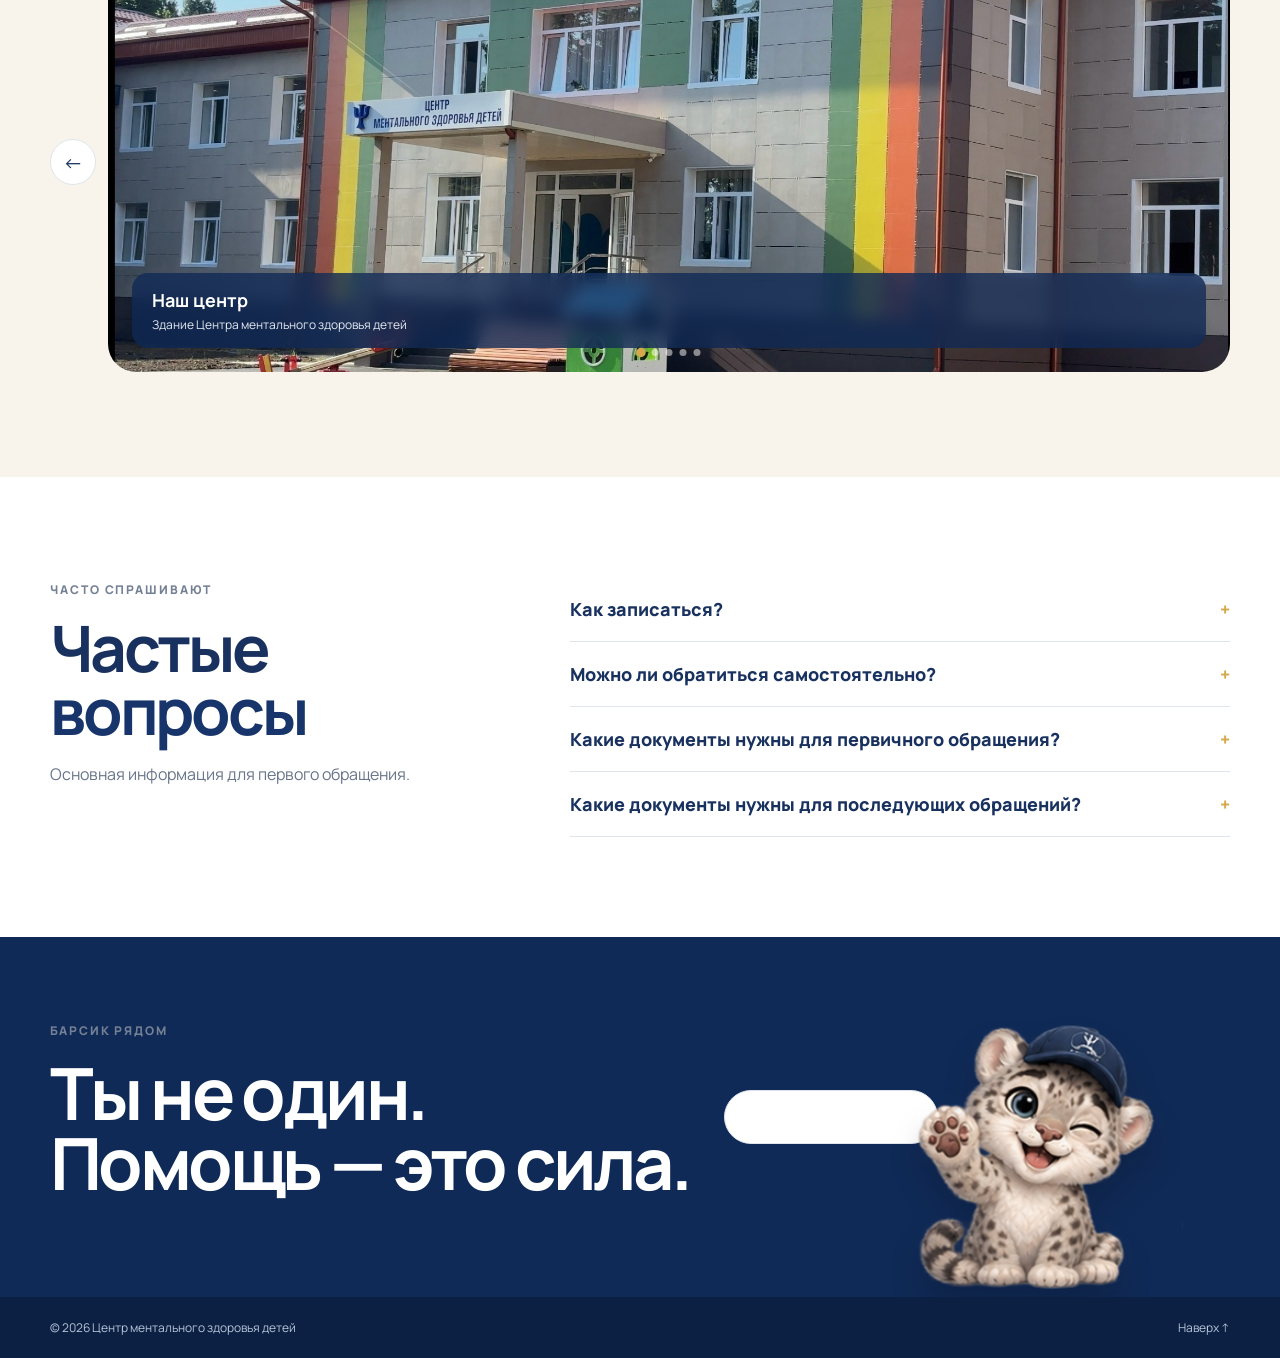
==== commit d0029d48: "специалист" ====
--- a/index.html
+++ b/index.html
@@ -224,12 +224,6 @@
             </article>
 
             <article class="person-card">
-                <div class="person-photo initials">КМ</div>
-                <div class="role">ЛОГОПЕД</div>
-                <h3>Каргинова Марина<br>Евгеньевна</h3>
-            </article>
-
-            <article class="person-card">
                 <div class="person-photo initials">КЗ</div>
                 <div class="role">ПСИХОЛОГ</div>
                 <h3>Кудалиева Залина<br>Хасанбиевна</h3>
